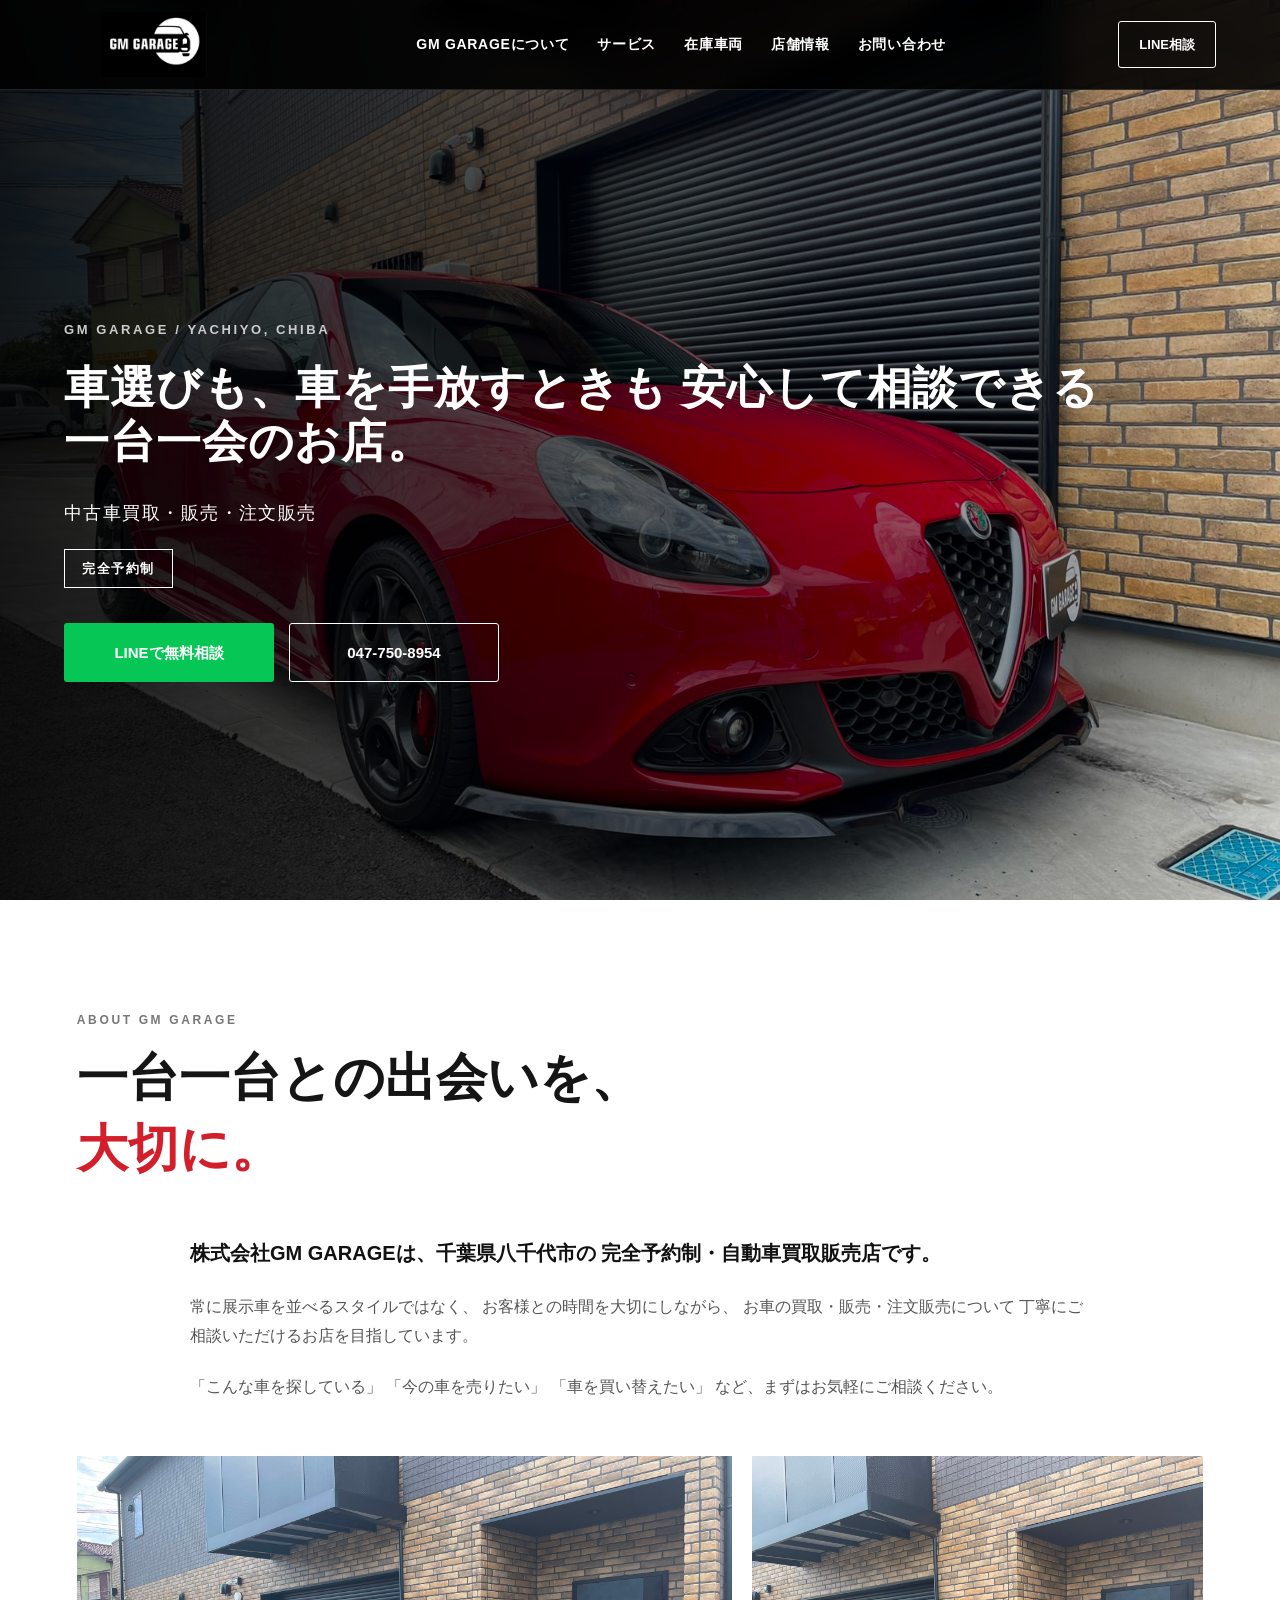
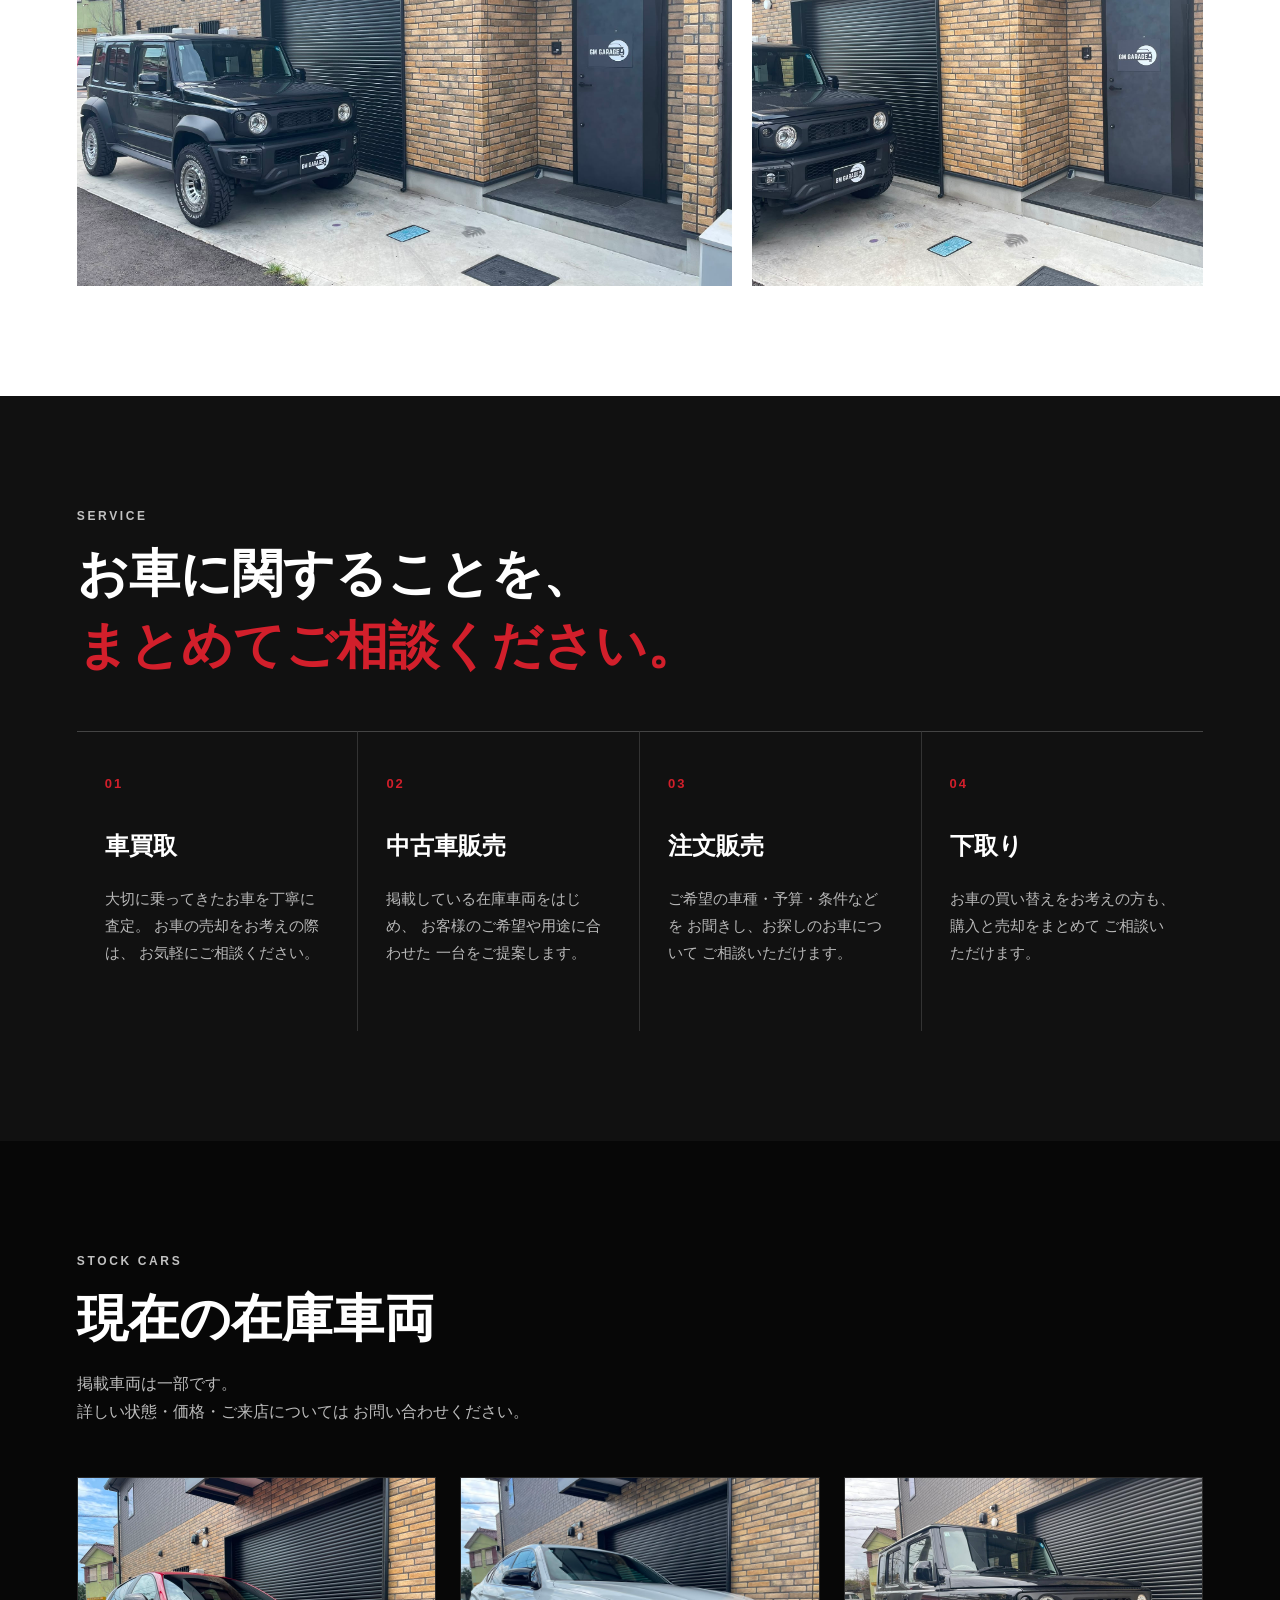
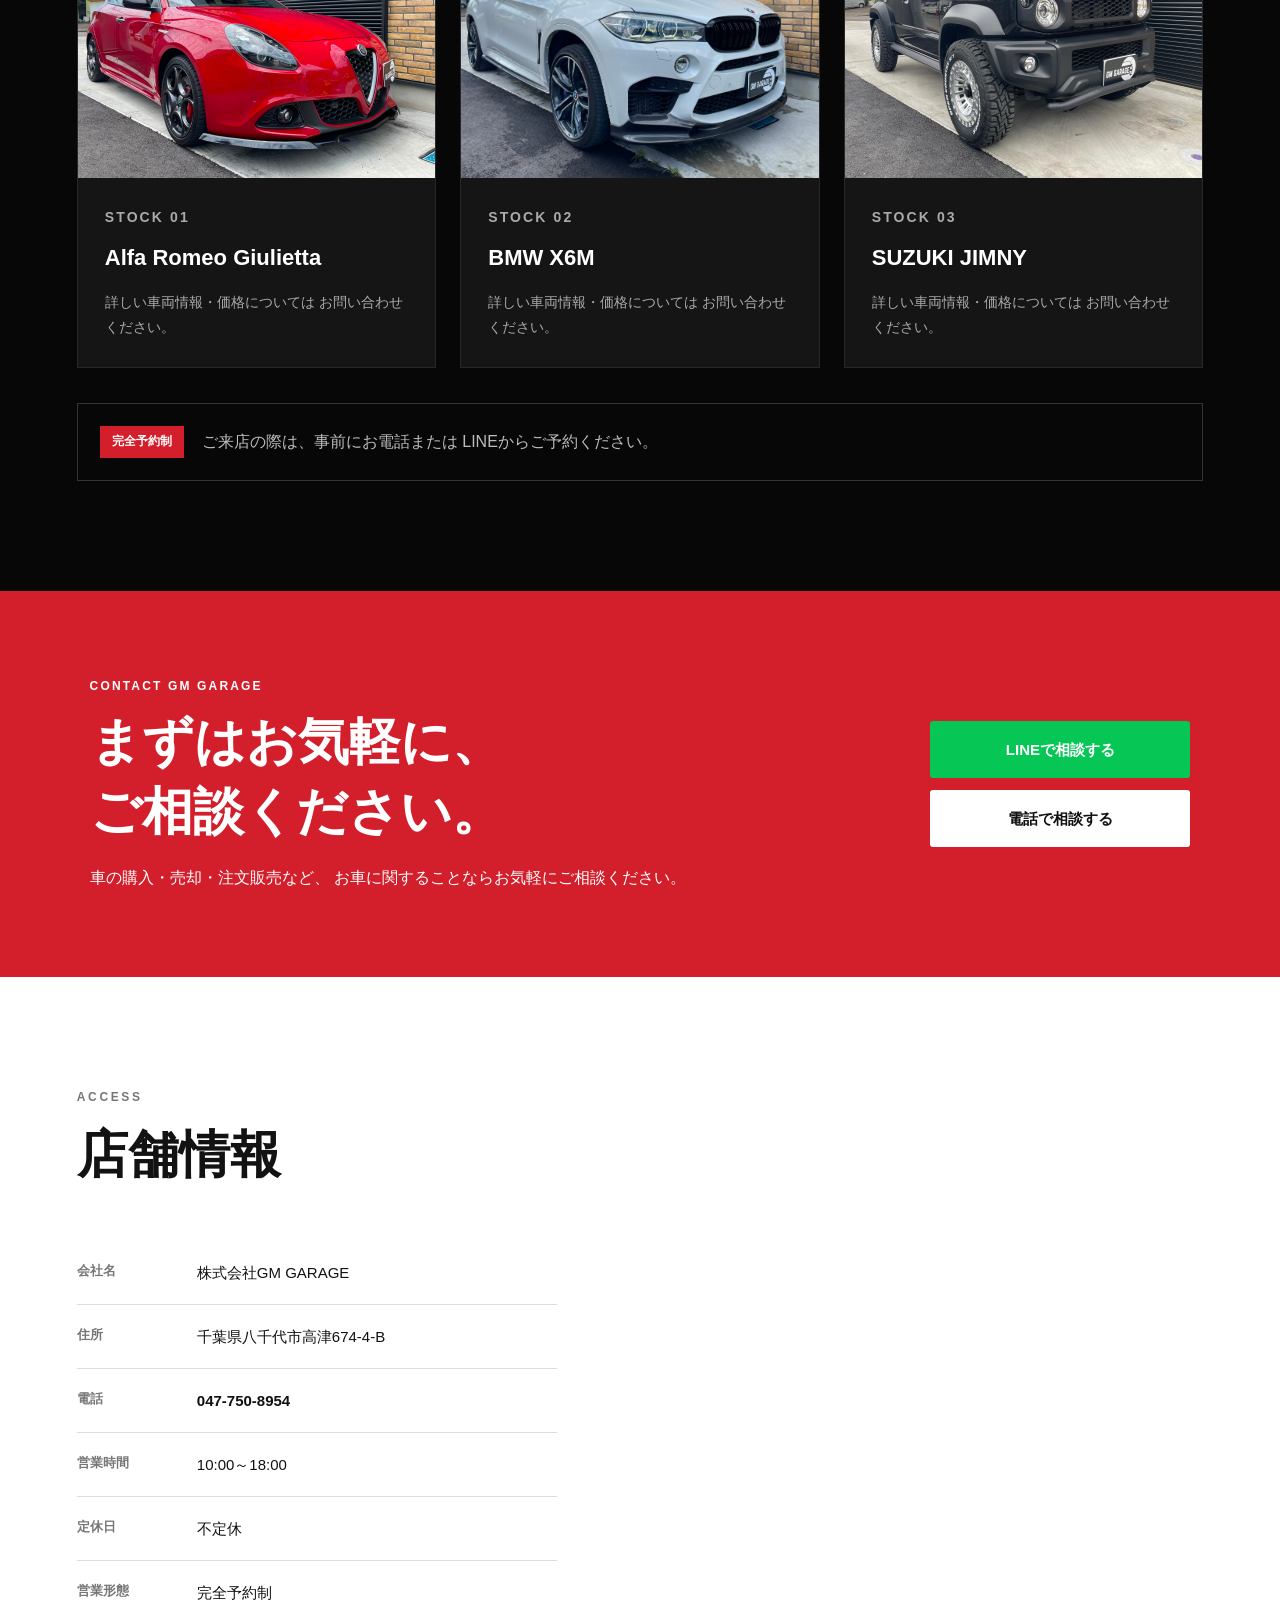
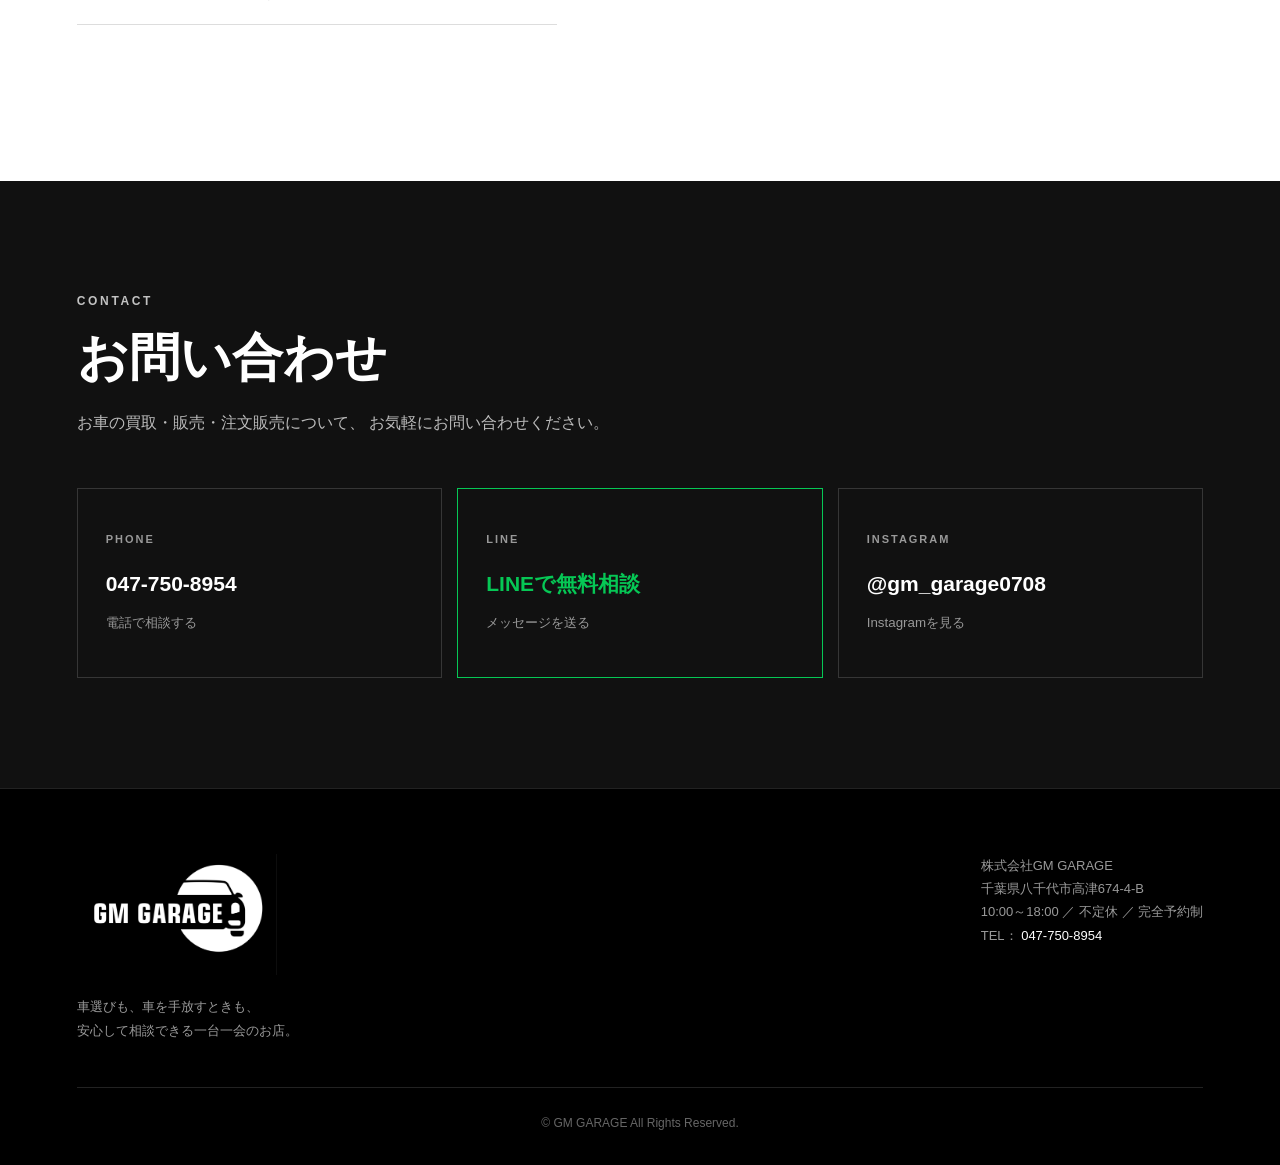
==== index.html @ 447b8013 "Add files via upload" ====
<!DOCTYPE html>
<html lang="ja">
<head>
  <meta charset="UTF-8">
  <meta name="viewport" content="width=device-width, initial-scale=1.0">

  <title>株式会社GM GARAGE｜中古車買取・販売｜千葉県八千代市</title>

  <meta
    name="description"
    content="株式会社GM GARAGEは千葉県八千代市の完全予約制・中古車買取販売店です。車選びから車の買取、注文販売までお気軽にご相談ください。"
  >

  <link rel="stylesheet" href="style.css">
  <script src="script.js" defer></script>
</head>

<body>

<!-- =========================
     HEADER
========================= -->
<header class="site-header">

  <a href="#top" class="logo">
    <img src="images/logo.jpeg" alt="株式会社GM GARAGE">
  </a>

  <nav class="navigation">
    <a href="#about">GM GARAGEについて</a>
    <a href="#service">サービス</a>
    <a href="#stock">在庫車両</a>
    <a href="#access">店舗情報</a>
    <a href="#contact">お問い合わせ</a>
  </nav>

  <a
    href="https://line.me/R/ti/p/@450shryy"
    target="_blank"
    rel="noopener noreferrer"
    class="header-line"
  >
    LINE相談
  </a>

</header>


<!-- =========================
     MAIN
========================= -->
<main id="top">


<!-- =========================
     HERO
========================= -->
<section class="hero">

  <div class="hero-background">
    <img
      src="images/giulietta.jfif"
      alt="GM GARAGE 在庫車両"
    >
  </div>

  <div class="hero-overlay"></div>

  <div class="hero-content">

    <p class="hero-small">
      GM GARAGE / YACHIYO, CHIBA
    </p>

    <h1>
      車選びも、車を手放すときも
  <span>安心して相談できる<span class="nowrap">一台一会</span>のお店。</span>
    </h1>

    <p class="hero-description">
      中古車買取・販売・注文販売
    </p>

    <div class="reservation-label">
      完全予約制
    </div>

    <div class="hero-buttons">

      <a
        href="https://line.me/R/ti/p/@450shryy"
        target="_blank"
        rel="noopener noreferrer"
        class="button button-line"
      >
        LINEで無料相談
      </a>

      <a
        href="tel:0477508954"
        class="button button-tel"
      >
        047-750-8954
      </a>

    </div>

  </div>

</section>


<!-- =========================
     ABOUT
========================= -->
<section id="about" class="section about-section">

  <div class="section-title">

    <p>ABOUT GM GARAGE</p>

    <h2>
      一台一台との出会いを、<br>
      <span>大切に。</span>
    </h2>

  </div>


  <div class="about-text">

    <p class="lead">
      株式会社GM GARAGEは、千葉県八千代市の
      完全予約制・自動車買取販売店です。
    </p>

    <p>
      常に展示車を並べるスタイルではなく、
      お客様との時間を大切にしながら、
      お車の買取・販売・注文販売について
      丁寧にご相談いただけるお店を目指しています。
    </p>

    <p>
      「こんな車を探している」
      「今の車を売りたい」
      「車を買い替えたい」
      など、まずはお気軽にご相談ください。
    </p>

  </div>


  <div class="about-images">

    <div class="about-image">
      <img
        src="images/exterior1.jpeg"
        alt="GM GARAGE 店舗外観"
      >
    </div>

    <div class="about-image">
      <img
        src="images/exterior2.jpeg"
        alt="GM GARAGE 店舗外観"
      >
    </div>

  </div>

</section>


<!-- =========================
     SERVICE
========================= -->
<section id="service" class="section service-section">

  <div class="section-title">

    <p>SERVICE</p>

    <h2>
      お車に関することを、<br>
      <span>まとめてご相談ください。</span>
    </h2>

  </div>


  <div class="service-grid">


    <article class="service-card">

      <div class="service-number">
        01
      </div>

      <h3>
        車買取
      </h3>

      <p>
        大切に乗ってきたお車を丁寧に査定。
        お車の売却をお考えの際は、
        お気軽にご相談ください。
      </p>

    </article>


    <article class="service-card">

      <div class="service-number">
        02
      </div>

      <h3>
        中古車販売
      </h3>

      <p>
        掲載している在庫車両をはじめ、
        お客様のご希望や用途に合わせた
        一台をご提案します。
      </p>

    </article>


    <article class="service-card">

      <div class="service-number">
        03
      </div>

      <h3>
        注文販売
      </h3>

      <p>
        ご希望の車種・予算・条件などを
        お聞きし、お探しのお車について
        ご相談いただけます。
      </p>

    </article>


    <article class="service-card">

      <div class="service-number">
        04
      </div>

      <h3>
        下取り
      </h3>

      <p>
        お車の買い替えをお考えの方も、
        購入と売却をまとめて
        ご相談いただけます。
      </p>

    </article>


  </div>

</section>


<!-- =========================
     STOCK
========================= -->
<section id="stock" class="section stock-section">

  <div class="section-title">

    <p>STOCK CARS</p>

    <h2>
      現在の在庫車両
    </h2>

    <p class="section-description">
      掲載車両は一部です。<br>
      詳しい状態・価格・ご来店については
      お問い合わせください。
    </p>

  </div>


  <div class="stock-grid">


    <!-- Giulietta -->
    <article class="stock-card">

      <div class="stock-image">

        <img
          src="images/giulietta.jfif"
          alt="Alfa Romeo Giulietta"
        >

      </div>

      <div class="stock-info">

        <p class="stock-number">
          STOCK 01
        </p>

        <h3>
          Alfa Romeo Giulietta
        </h3>

        <p>
          詳しい車両情報・価格については
          お問い合わせください。
        </p>

      </div>

    </article>


    <!-- BMW X6M -->
    <article class="stock-card">

      <div class="stock-image">

        <img
          src="images/x6m.jfif"
          alt="BMW X6M"
        >

      </div>

      <div class="stock-info">

        <p class="stock-number">
          STOCK 02
        </p>

        <h3>
          BMW X6M
        </h3>

        <p>
          詳しい車両情報・価格については
          お問い合わせください。
        </p>

      </div>

    </article>


    <!-- Jimny -->
    <article class="stock-card">

      <div class="stock-image">

        <img
          src="images/jimny.jfif"
          alt="スズキ ジムニー"
        >

      </div>

      <div class="stock-info">

        <p class="stock-number">
          STOCK 03
        </p>

        <h3>
          SUZUKI JIMNY
        </h3>

        <p>
          詳しい車両情報・価格については
          お問い合わせください。
        </p>

      </div>

    </article>


  </div>


  <div class="stock-note">

    <span>
      完全予約制
    </span>

    <p>
      ご来店の際は、事前にお電話または
      LINEからご予約ください。
    </p>

  </div>

</section>


<!-- =========================
     CTA
========================= -->
<section class="cta-section">

  <div class="cta-content">

    <p class="cta-label">
      CONTACT GM GARAGE
    </p>

    <h2>
      まずはお気軽に、<br>
      ご相談ください。
    </h2>

    <p>
      車の購入・売却・注文販売など、
      お車に関することならお気軽にご相談ください。
    </p>

  </div>


  <div class="cta-buttons">

    <a
      href="https://line.me/R/ti/p/@450shryy"
      target="_blank"
      rel="noopener noreferrer"
      class="button button-line"
    >
      LINEで相談する
    </a>

    <a
      href="tel:0477508954"
      class="button button-white"
    >
      電話で相談する
    </a>

  </div>

</section>


<!-- =========================
     ACCESS
========================= -->
<section id="access" class="section access-section">

  <div class="section-title">

    <p>ACCESS</p>

    <h2>
      店舗情報
    </h2>

  </div>


  <div class="access-grid">


    <div class="company-info">

      <dl>

        <div>
          <dt>会社名</dt>
          <dd>
            株式会社GM GARAGE
          </dd>
        </div>


        <div>
          <dt>住所</dt>
          <dd>
            千葉県八千代市高津674-4-B
          </dd>
        </div>


        <div>
          <dt>電話</dt>
          <dd>
            <a href="tel:0477508954">
              047-750-8954
            </a>
          </dd>
        </div>


        <div>
          <dt>営業時間</dt>
          <dd>
            10:00～18:00
          </dd>
        </div>


        <div>
          <dt>定休日</dt>
          <dd>
            不定休
          </dd>
        </div>


        <div>
          <dt>営業形態</dt>
          <dd>
            完全予約制
          </dd>
        </div>


      </dl>

    </div>


    <div class="map">

      <iframe
  title="株式会社GM GARAGE 地図"
  src="https://www.google.com/maps?q=35.716641,140.085296&z=17&output=embed"
  loading="lazy"
  referrerpolicy="no-referrer-when-downgrade">
</iframe>

    </div>

  </div>

</section>


<!-- =========================
     CONTACT
========================= -->
<section id="contact" class="section contact-section">

  <div class="section-title">

    <p>CONTACT</p>

    <h2>
      お問い合わせ
    </h2>

    <p class="section-description">
      お車の買取・販売・注文販売について、
      お気軽にお問い合わせください。
    </p>

  </div>


  <div class="contact-grid">


    <a
      href="tel:0477508954"
      class="contact-card"
    >

      <span>
        PHONE
      </span>

      <strong>
        047-750-8954
      </strong>

      <small>
        電話で相談する
      </small>

    </a>


    <a
      href="https://line.me/R/ti/p/@450shryy"
      target="_blank"
      rel="noopener noreferrer"
      class="contact-card line-contact"
    >

      <span>
        LINE
      </span>

      <strong>
        LINEで無料相談
      </strong>

      <small>
        メッセージを送る
      </small>

    </a>


    <a
      href="https://www.instagram.com/gm_garage0708/"
      target="_blank"
      rel="noopener noreferrer"
      class="contact-card"
    >

      <span>
        INSTAGRAM
      </span>

      <strong>
        @gm_garage0708
      </strong>

      <small>
        Instagramを見る
      </small>

    </a>


  </div>

</section>


</main>


<!-- =========================
     FOOTER
========================= -->
<footer class="site-footer">

  <div class="footer-inner">

    <div class="footer-brand">

      <img
        src="images/logo.jpeg"
        alt="株式会社GM GARAGE"
      >

      <p>
        車選びも、車を手放すときも、<br>
        安心して相談できる一台一会のお店。
      </p>

    </div>


    <div class="footer-info">

      <p>
        株式会社GM GARAGE
      </p>

      <p>
        千葉県八千代市高津674-4-B
      </p>

      <p>
        10:00～18:00 ／ 不定休 ／ 完全予約制
      </p>

      <p>
        TEL：
        <a href="tel:0477508954">
          047-750-8954
        </a>
      </p>

    </div>

  </div>


  <div class="copyright">
    © GM GARAGE All Rights Reserved.
  </div>

</footer>


<!-- =========================
     MOBILE CONTACT BAR
========================= -->
<div class="mobile-contact">

  <a
    href="tel:0477508954"
    class="mobile-phone"
  >
    電話する
  </a>

  <a
    href="https://line.me/R/ti/p/@450shryy"
    target="_blank"
    rel="noopener noreferrer"
    class="mobile-line"
  >
    LINEで相談
  </a>

</div>


</body>
</html>
---- style.css ----
/* ==================================================
   GM GARAGE - STYLE.CSS
   ================================================== */

* {
  margin: 0;
  padding: 0;
  box-sizing: border-box;
}

html {
  scroll-behavior: smooth;
}

body {
  font-family:
    -apple-system,
    BlinkMacSystemFont,
    "Segoe UI",
    "Hiragino Kaku Gothic ProN",
    "Yu Gothic",
    Meiryo,
    sans-serif;

  background: #0b0b0b;
  color: #ffffff;
  line-height: 1.8;
  overflow-x: hidden;
}

img {
  display: block;
  width: 100%;
}

a {
  color: inherit;
  text-decoration: none;
}

button {
  font: inherit;
}


/* ==================================================
   HEADER
   ================================================== */

.site-header {
  position: fixed;
  top: 0;
  left: 0;
  width: 100%;
  height: 90px;

  display: flex;
  align-items: center;
  justify-content: space-between;

  padding: 0 5%;

  background: rgba(0, 0, 0, 0.88);
  backdrop-filter: blur(12px);

  border-bottom: 1px solid rgba(255, 255, 255, 0.12);

  z-index: 1000;
}

.logo {
  display: flex;
  align-items: center;
}

.logo img {
  width: 180px;
  max-height: 65px;
  object-fit: contain;
}

.navigation {
  display: flex;
  align-items: center;
  gap: 28px;
}

.navigation a {
  font-size: 14px;
  font-weight: 600;
  letter-spacing: 0.05em;
  transition: 0.3s;
}

.navigation a:hover {
  color: #d21f2b;
}

.header-line {
  padding: 11px 20px;

  border: 1px solid #ffffff;
  border-radius: 3px;

  font-size: 13px;
  font-weight: bold;

  transition: 0.3s;
}

.header-line:hover {
  background: #ffffff;
  color: #000000;
}


/* ==================================================
   HERO
   ================================================== */

.hero {
  position: relative;

  width: 100%;
  min-height: 100vh;

  display: flex;
  align-items: center;

  overflow: hidden;
}

.hero-background {
  position: absolute;
  inset: 0;
}

.hero-background img {
  width: 100%;
  height: 100%;
  object-fit: cover;
}

.hero-overlay {
  position: absolute;
  inset: 0;

  background:
    linear-gradient(
      90deg,
      rgba(0, 0, 0, 0.9) 0%,
      rgba(0, 0, 0, 0.65) 45%,
      rgba(0, 0, 0, 0.18) 100%
    );
}

.hero-content {
  position: relative;
  z-index: 2;

  width: 90%;
  max-width: 1250px;
  margin: auto;

  padding-top: 100px;
}

.hero-small {
  margin-bottom: 20px;

  color: #cccccc;

  font-size: 13px;
  font-weight: 600;
  letter-spacing: 0.2em;
}

.hero h1 {
  max-width: 1050px;

  font-size: clamp(32px, 3.5vw, 64px);
  line-height: 1.2;
  letter-spacing: 0.02em;
}

.hero h1 span {
  color: #ffffff;
}

.hero-description {
  margin-top: 28px;

  font-size: 18px;
  letter-spacing: 0.08em;
}

.reservation-label {
  display: inline-block;

  margin-top: 20px;
  padding: 7px 17px;

  border: 1px solid #ffffff;

  font-size: 13px;
  font-weight: bold;
  letter-spacing: 0.12em;
}

.hero-buttons {
  display: flex;
  gap: 15px;
  flex-wrap: wrap;

  margin-top: 35px;
}


/* ==================================================
   BUTTON
   ================================================== */

.button {
  display: inline-flex;
  align-items: center;
  justify-content: center;

  min-width: 210px;
  padding: 15px 28px;

  border-radius: 3px;

  font-size: 15px;
  font-weight: bold;

  transition:
    transform 0.25s,
    background 0.25s,
    color 0.25s;
}

.button:hover {
  transform: translateY(-3px);
}

.button-line {
  background: #06c755;
  color: #ffffff;
}

.button-line:hover {
  background: #05af4b;
}

.button-tel {
  border: 1px solid #ffffff;
  color: #ffffff;
}

.button-tel:hover {
  background: #ffffff;
  color: #000000;
}

.button-white {
  background: #ffffff;
  color: #111111;
}

.button-white:hover {
  background: #eeeeee;
}


/* ==================================================
   COMMON SECTION
   ================================================== */

.section {
  padding: 110px 6%;
}

.section-title {
  max-width: 1200px;
  margin: 0 auto 50px;
}

.section-title > p:first-child {
  margin-bottom: 10px;

  color: #c2c2c2;

  font-size: 12px;
  font-weight: bold;
  letter-spacing: 0.22em;
}

.section-title h2 {
  font-size: clamp(30px, 4vw, 52px);
  line-height: 1.4;
}

.section-title h2 span {
  color: #d21f2b;
}

.section-description {
  margin-top: 15px;
  color: #bcbcbc;
}


/* ==================================================
   ABOUT
   ================================================== */

.about-section {
  background: #ffffff;
  color: #151515;
}

.about-section .section-title > p:first-child {
  color: #777777;
}

.about-text {
  max-width: 900px;
  margin: 0 auto 55px;
}

.about-text p {
  margin-bottom: 22px;
  color: #555555;
}

.about-text .lead {
  color: #111111;

  font-size: 20px;
  font-weight: bold;
}

.about-images {
  max-width: 1200px;
  margin: auto;

  display: grid;
  grid-template-columns: 1.45fr 1fr;

  gap: 20px;
}

.about-image {
  overflow: hidden;
}

.about-image img {
  height: 430px;
  object-fit: cover;

  transition: transform 0.7s ease;
}

.about-image:hover img {
  transform: scale(1.03);
}


/* ==================================================
   SERVICE
   ================================================== */

.service-section {
  background: #111111;
}

.service-grid {
  max-width: 1200px;
  margin: auto;

  display: grid;
  grid-template-columns: repeat(4, 1fr);
}

.service-card {
  min-height: 300px;

  padding: 40px 28px;

  border-top: 1px solid #444444;
  border-right: 1px solid #333333;

  transition: 0.3s;
}

.service-card:last-child {
  border-right: none;
}

.service-card:hover {
  background: #191919;
  transform: translateY(-5px);
}

.service-number {
  color: #d21f2b;

  font-size: 13px;
  font-weight: bold;
  letter-spacing: 0.15em;
}

.service-card h3 {
  margin: 28px 0 18px;

  font-size: 24px;
}

.service-card p {
  color: #b8b8b8;
  font-size: 15px;
}


/* ==================================================
   STOCK
   ================================================== */

.stock-section {
  background: #070707;
}

.stock-grid {
  max-width: 1250px;
  margin: auto;

  display: grid;
  grid-template-columns: repeat(3, 1fr);

  gap: 24px;
}

.stock-card {
  overflow: hidden;

  background: #151515;
  border: 1px solid #282828;

  transition: 0.35s;
}

.stock-card:hover {
  transform: translateY(-7px);
  border-color: #555555;
}

.stock-image {
  height: 300px;
  overflow: hidden;
}

.stock-image img {
  width: 100%;
  height: 100%;

  object-fit: cover;

  transition: transform 0.6s;
}

.stock-card:hover .stock-image img {
  transform: scale(1.045);
}

.stock-info {
  padding: 27px;
}

.stock-number {
  color: #d21f2b;

  font-size: 11px;
  font-weight: bold;
  letter-spacing: 0.15em;
}

.stock-info h3 {
  margin: 8px 0 12px;
  font-size: 22px;
}

.stock-info p {
  color: #aaaaaa;
  font-size: 14px;
}

.stock-note {
  max-width: 1250px;
  margin: 35px auto 0;

  display: flex;
  align-items: center;
  gap: 18px;

  padding: 22px;

  border: 1px solid #333333;
}

.stock-note span {
  flex-shrink: 0;

  padding: 5px 12px;

  background: #d21f2b;

  font-size: 12px;
  font-weight: bold;
}

.stock-note p {
  color: #bcbcbc;
}


/* ==================================================
   CTA
   ================================================== */

.cta-section {
  padding: 85px 7%;

  display: flex;
  align-items: center;
  justify-content: space-between;

  gap: 50px;

  background: #d21f2b;
  color: #ffffff;
}

.cta-label {
  margin-bottom: 10px;

  font-size: 12px;
  font-weight: bold;
  letter-spacing: 0.18em;
}

.cta-section h2 {
  margin-bottom: 18px;

  font-size: clamp(32px, 4vw, 52px);
  line-height: 1.35;
}

.cta-content {
  max-width: 720px;
}

.cta-buttons {
  display: flex;
  flex-direction: column;
  gap: 12px;

  min-width: 260px;
}


/* ==================================================
   ACCESS
   ================================================== */

.access-section {
  background: #ffffff;
  color: #121212;
}

.access-section .section-title > p:first-child {
  color: #777777;
}

.access-grid {
  max-width: 1200px;
  margin: auto;

  display: grid;
  grid-template-columns: 0.9fr 1.1fr;

  gap: 60px;
}

.company-info dl > div {
  display: grid;
  grid-template-columns: 120px 1fr;

  padding: 18px 0;

  border-bottom: 1px solid #dddddd;
}

.company-info dt {
  color: #777777;
  font-size: 13px;
  font-weight: bold;
}

.company-info dd {
  font-size: 15px;
}

.company-info a {
  color: #111111;
  font-weight: bold;
}

.map {
  min-height: 420px;
}

.map iframe {
  width: 100%;
  height: 100%;
  min-height: 420px;

  border: 0;
}


/* ==================================================
   CONTACT
   ================================================== */

.contact-section {
  background: #111111;
}

.contact-grid {
  max-width: 1200px;
  margin: auto;

  display: grid;
  grid-template-columns: repeat(3, 1fr);

  gap: 15px;
}

.contact-card {
  min-height: 190px;

  display: flex;
  flex-direction: column;
  justify-content: center;

  padding: 28px;

  border: 1px solid #363636;

  transition: 0.3s;
}

.contact-card:hover {
  background: #1b1b1b;
  transform: translateY(-4px);
}

.contact-card span {
  margin-bottom: 15px;

  color: #999999;

  font-size: 11px;
  font-weight: bold;
  letter-spacing: 0.18em;
}

.contact-card strong {
  font-size: 21px;
}

.contact-card small {
  margin-top: 9px;
  color: #999999;
}

.line-contact {
  border-color: #06c755;
}

.line-contact strong {
  color: #06c755;
}


/* ==================================================
   FOOTER
   ================================================== */

.site-footer {
  padding: 65px 6% 30px;

  background: #000000;
  border-top: 1px solid #222222;
}

.footer-inner {
  max-width: 1200px;
  margin: auto;

  display: flex;
  justify-content: space-between;

  gap: 50px;
}

.footer-brand {
  max-width: 430px;
}

.footer-brand img {
  width: 200px;
  margin-bottom: 20px;
}

.footer-brand p,
.footer-info p {
  color: #999999;
  font-size: 13px;
}

.footer-info a {
  color: #ffffff;
}

.copyright {
  max-width: 1200px;
  margin: 45px auto 0;

  padding-top: 25px;

  border-top: 1px solid #222222;

  color: #666666;

  font-size: 12px;
  text-align: center;
}


/* ==================================================
   MOBILE CONTACT
   ================================================== */

.mobile-contact {
  display: none;
}


/* ==================================================
   TABLET
   ================================================== */

@media (max-width: 1000px) {

  .navigation {
    gap: 15px;
  }

  .navigation a {
    font-size: 12px;
  }

  .header-line {
    display: none;
  }

  .service-grid {
    grid-template-columns: repeat(2, 1fr);
  }

  .service-card:nth-child(2) {
    border-right: none;
  }

  .stock-grid {
    grid-template-columns: 1fr 1fr;
  }

  .access-grid {
    grid-template-columns: 1fr;
  }

}


/* ==================================================
   SMARTPHONE
   ================================================== */

@media (max-width: 768px) {

  body {
    padding-bottom: 64px;
  }

  .site-header {
    position: absolute;

    height: auto;
    min-height: 75px;

    padding: 12px 18px;

    flex-direction: column;
    align-items: flex-start;

    background: rgba(0, 0, 0, 0.85);
  }

  .logo img {
    width: 145px;
  }

  .navigation {
    width: 100%;

    margin-top: 9px;

    display: flex;
    gap: 13px;

    overflow-x: auto;

    padding-bottom: 5px;
  }

  .navigation a {
    flex-shrink: 0;

    font-size: 11px;
  }

  .hero {
    min-height: 760px;
  }

  .hero-overlay {
    background:
      linear-gradient(
        0deg,
        rgba(0, 0, 0, 0.95) 0%,
        rgba(0, 0, 0, 0.62) 70%,
        rgba(0, 0, 0, 0.35) 100%
      );
  }

  .hero-content {
    width: 100%;
    padding: 180px 14px 60px;
  }

  .hero-small {
    font-size: 10px;
  }

  .hero h1 {
    font-size: 28px;
  }

  .hero-description {
    font-size: 15px;
  }

  .hero-buttons {
    flex-direction: column;
  }

  .button {
    width: 100%;
    min-width: 0;
  }

  .section {
    padding: 75px 20px;
  }

  .about-images {
    grid-template-columns: 1fr;
  }

  .about-image img {
    height: 270px;
  }

  .service-grid {
    grid-template-columns: 1fr;
  }

  .service-card {
    min-height: 0;

    border-right: none;
  }

  .stock-grid {
    grid-template-columns: 1fr;
  }

  .stock-image {
    height: 280px;
  }

  .stock-note {
    align-items: flex-start;
    flex-direction: column;
  }

  .cta-section {
    padding: 65px 22px;

    flex-direction: column;
    align-items: stretch;
  }

  .cta-buttons {
    min-width: 0;
  }

  .company-info dl > div {
    grid-template-columns: 95px 1fr;
  }

  .map iframe {
    min-height: 330px;
  }

  .contact-grid {
    grid-template-columns: 1fr;
  }

  .footer-inner {
    flex-direction: column;
  }

  .mobile-contact {
    position: fixed;

    left: 0;
    bottom: 0;

    width: 100%;
    height: 64px;

    display: grid;
    grid-template-columns: 1fr 1fr;

    z-index: 2000;
  }

  .mobile-contact a {
    display: flex;
    align-items: center;
    justify-content: center;

    font-size: 14px;
    font-weight: bold;
  }

  .mobile-phone {
    background: #222222;
    color: #ffffff;
  }

  .mobile-line {
    background: #06c755;
    color: #ffffff;
  }

}


/* ==================================================
   SMALL SMARTPHONE
   ================================================== */

@media (max-width: 430px) {

  .hero h1 {
    font-size: 29px;
  }

  .section-title h2 {
    font-size: 30px;
  }

  .stock-image {
    height: 240px;
  }

}
.nowrap {
  white-space: nowrap;
}
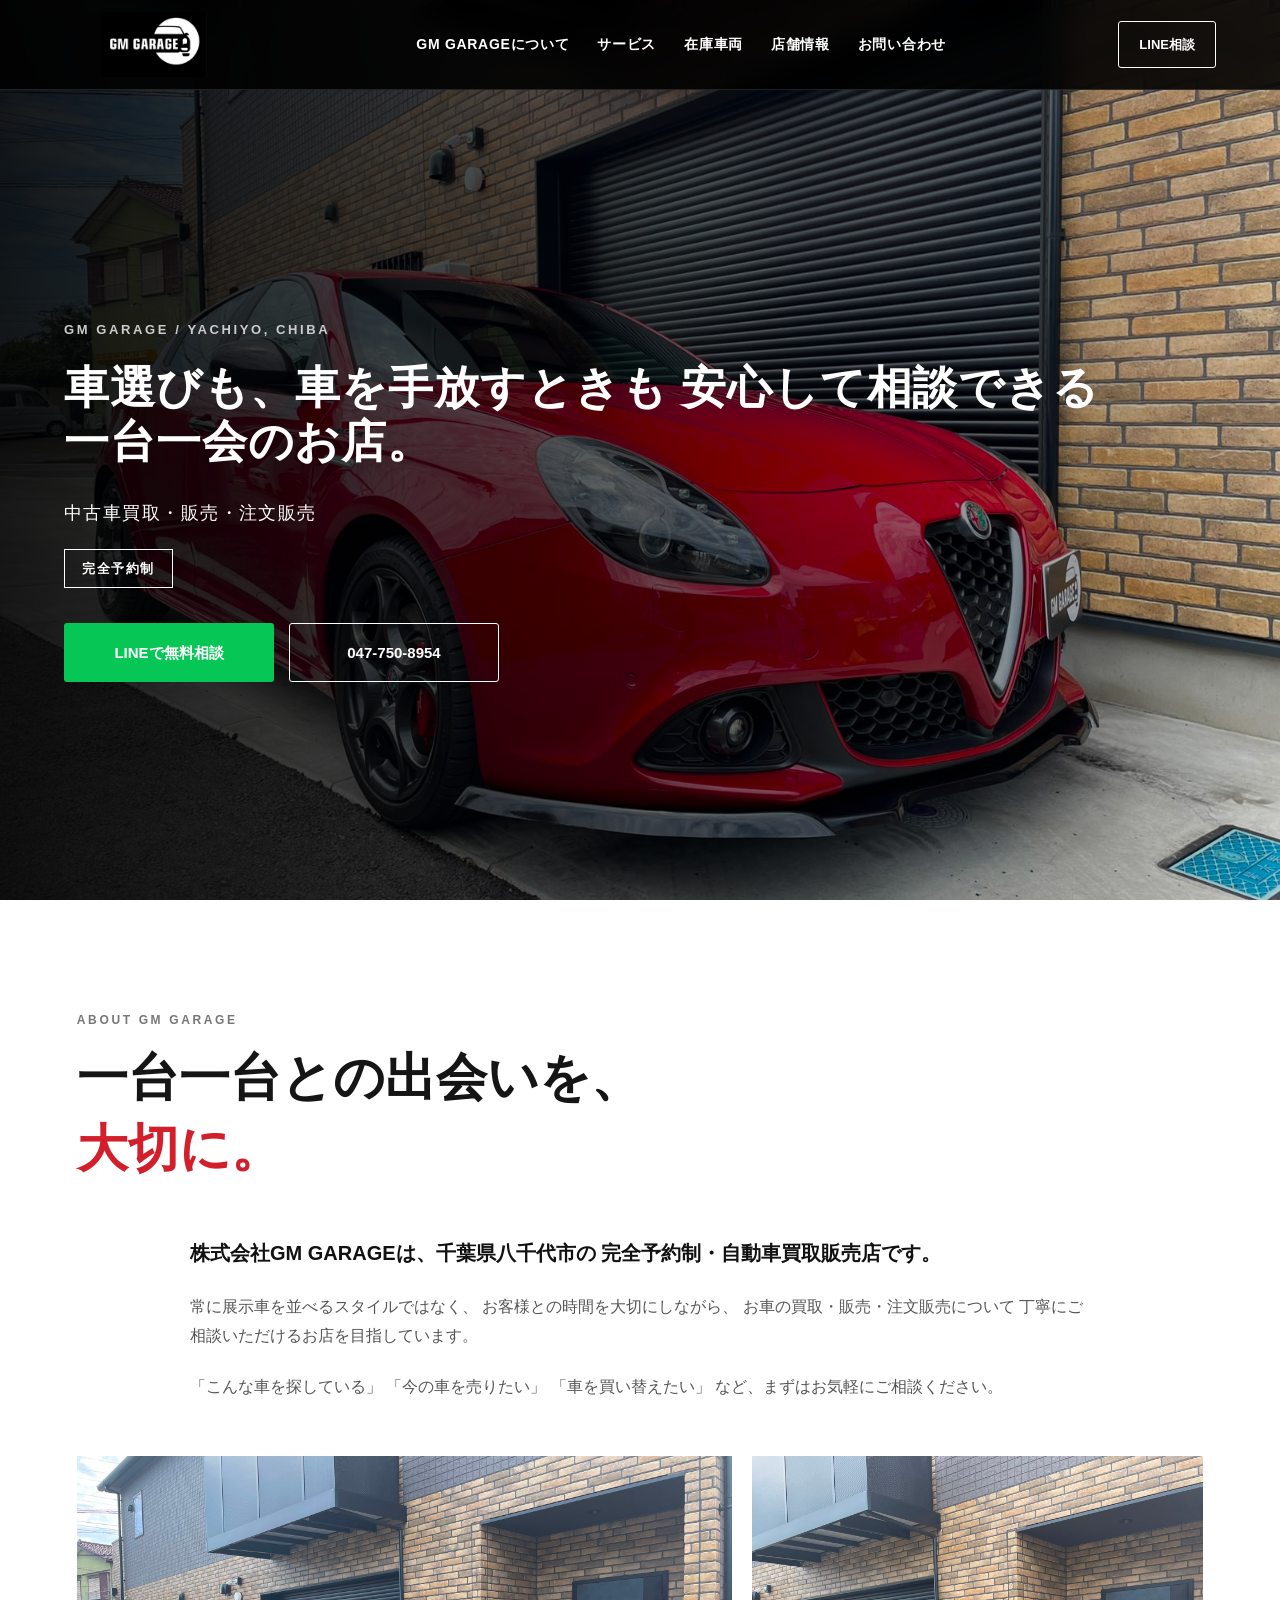
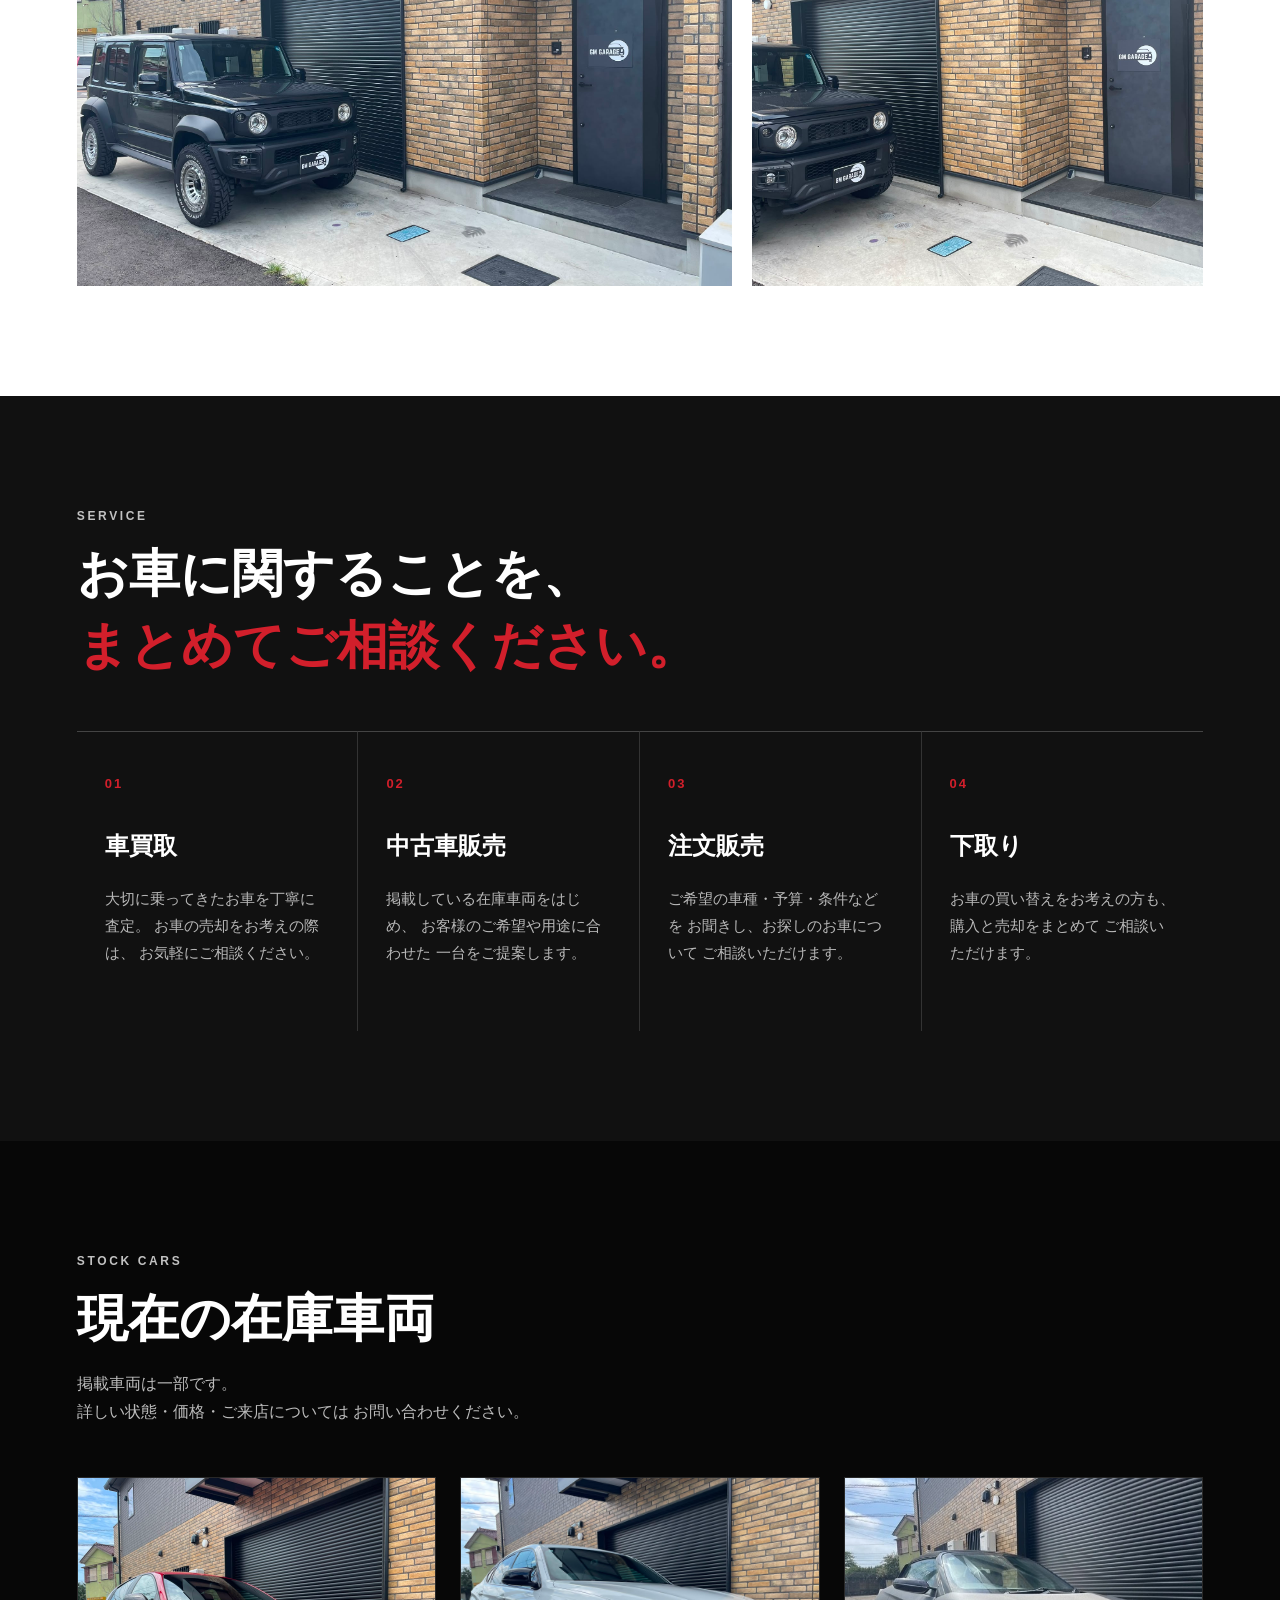
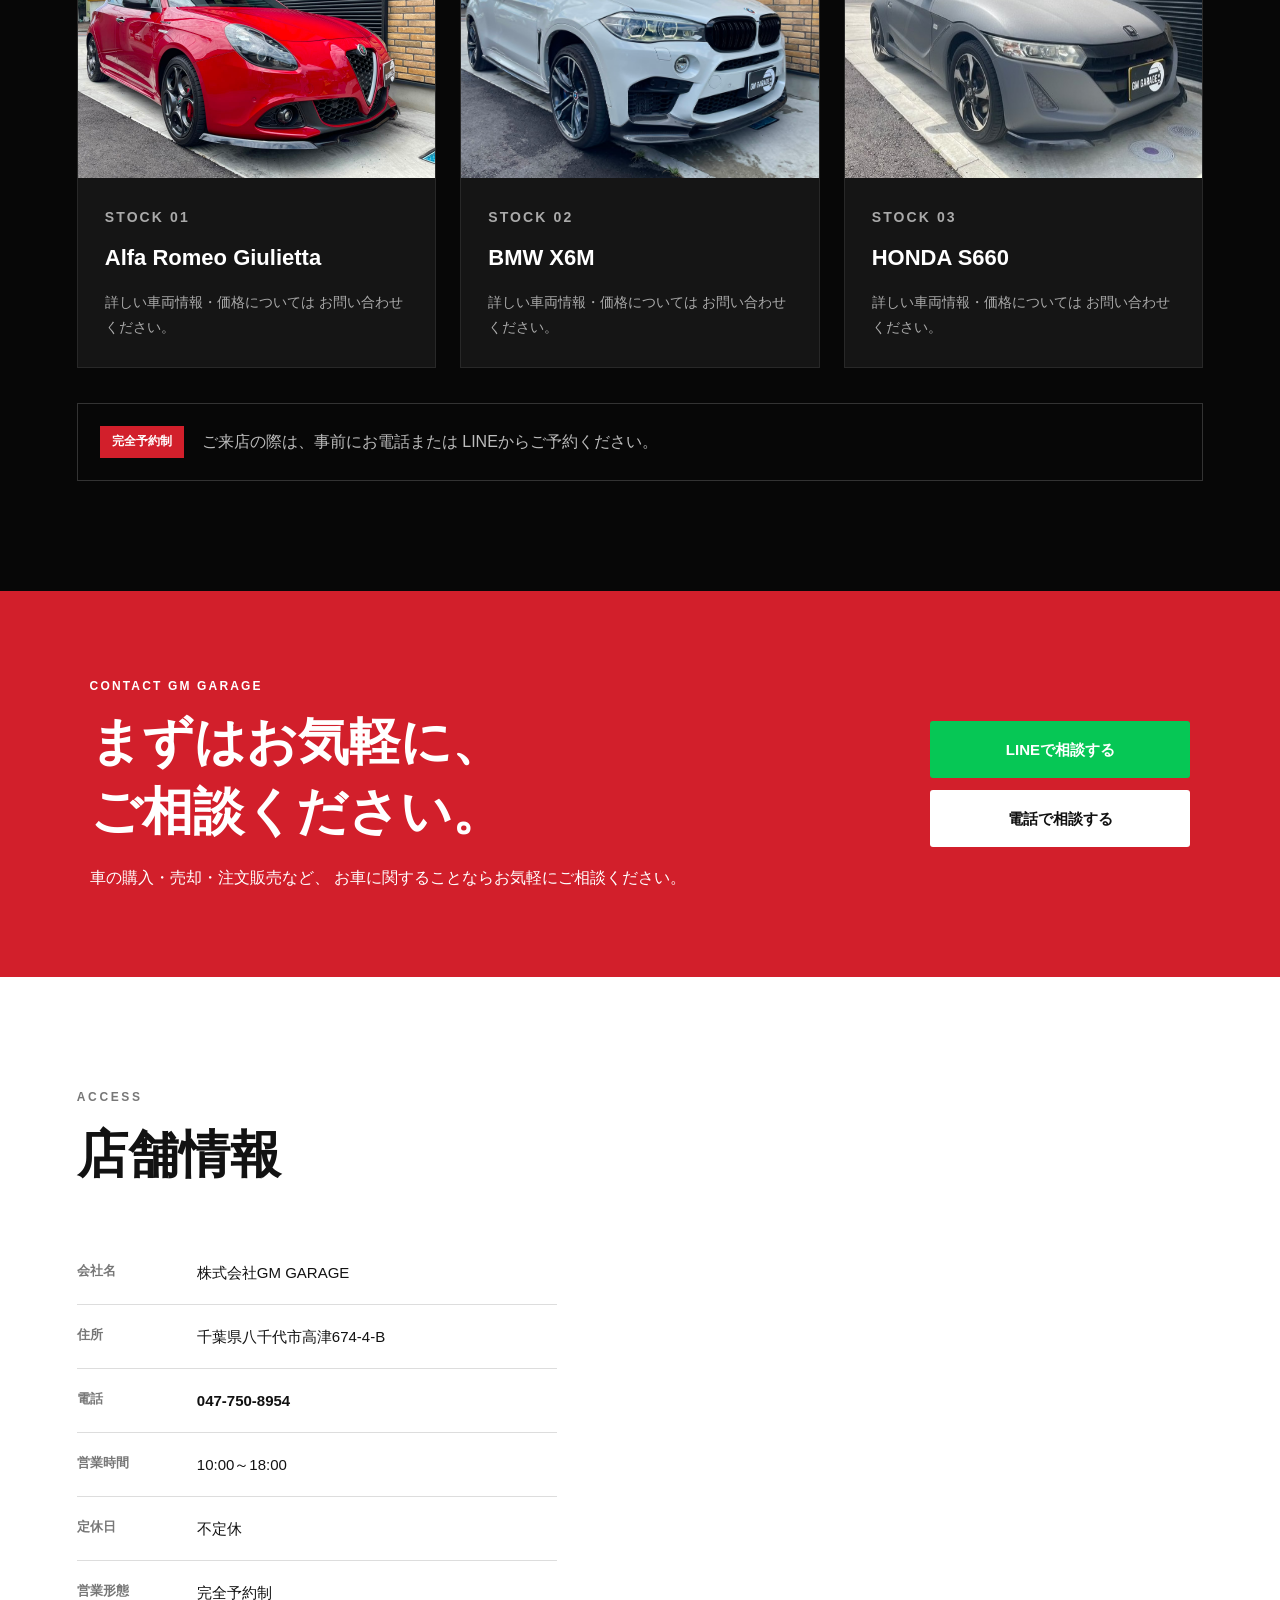
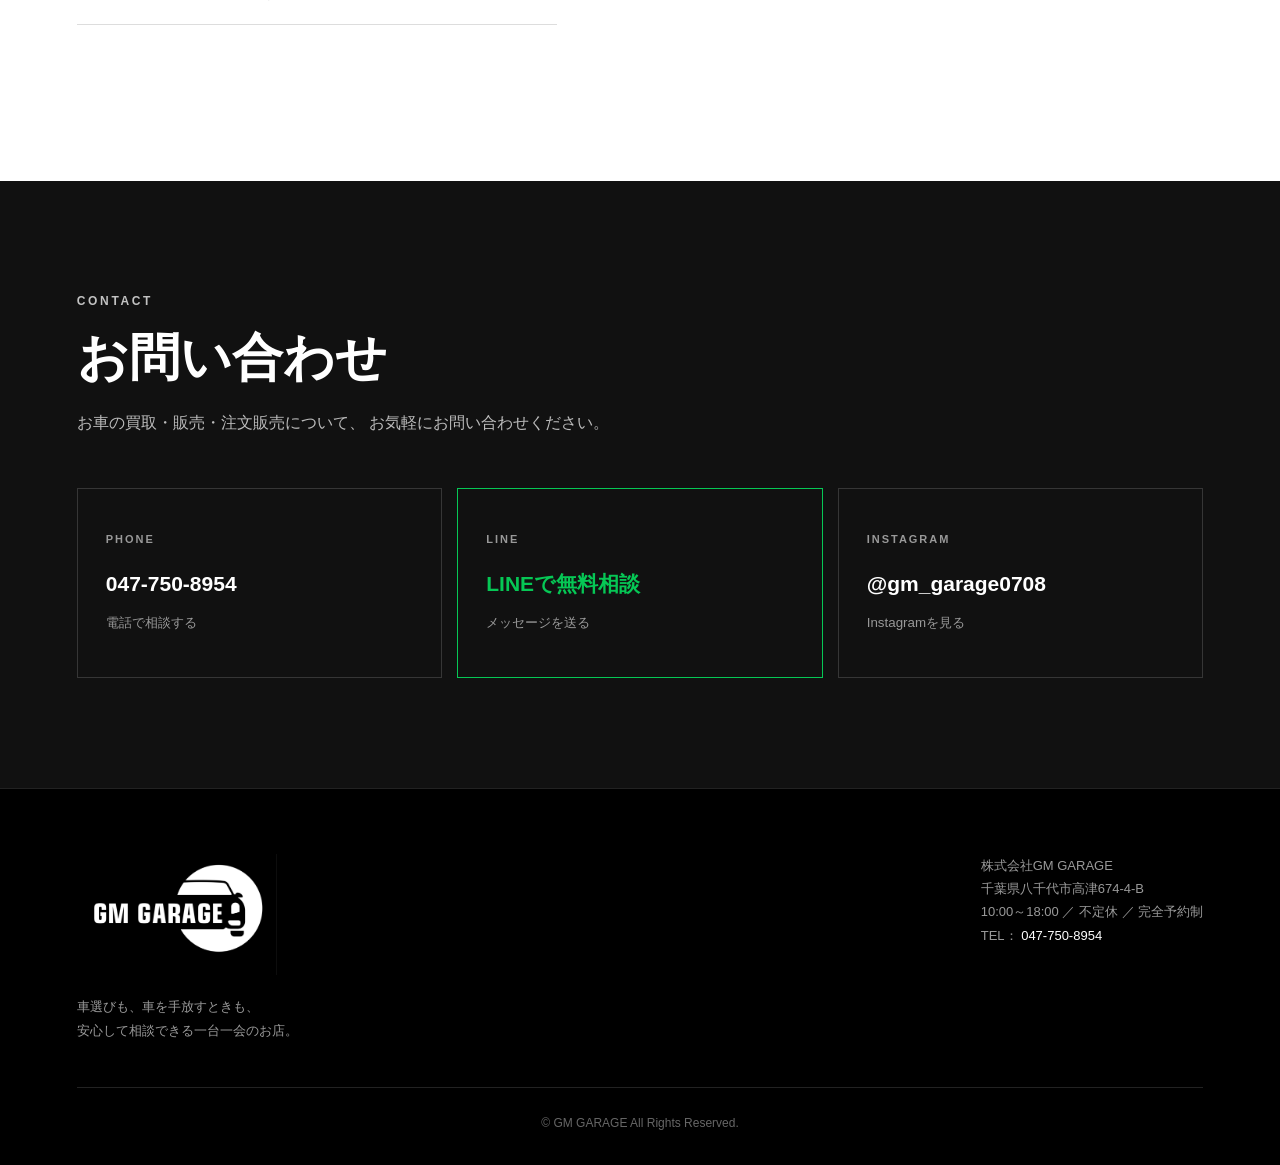
==== commit 4fa8713c: "Add files via upload" ====
--- a/index.html
+++ b/index.html
@@ -368,8 +368,8 @@
       <div class="stock-image">
 
         <img
-          src="images/jimny.jfif"
-          alt="スズキ ジムニー"
+          src="images/S660.jfif"
+          alt="ホンダ S660"
         >
 
       </div>
@@ -381,7 +381,7 @@
         </p>
 
         <h3>
-          SUZUKI JIMNY
+          HONDA S660
         </h3>
 
         <p>
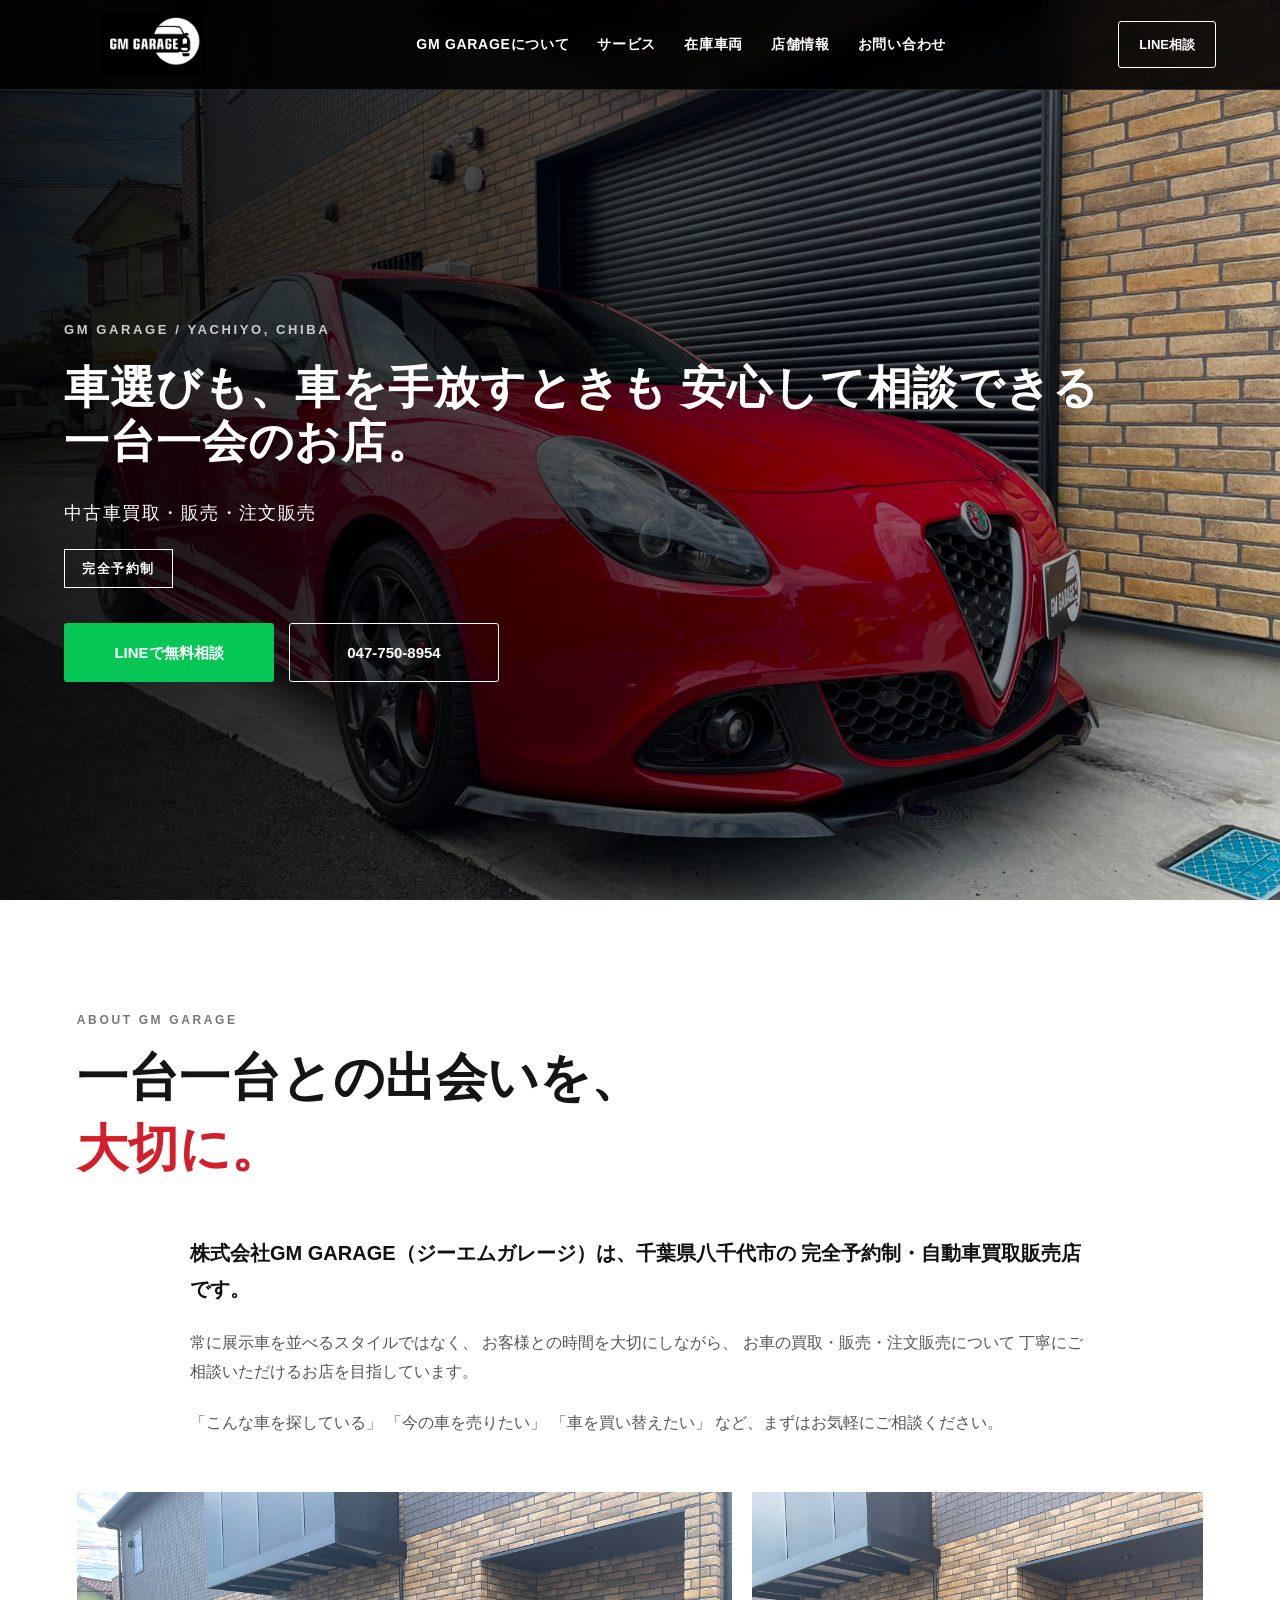
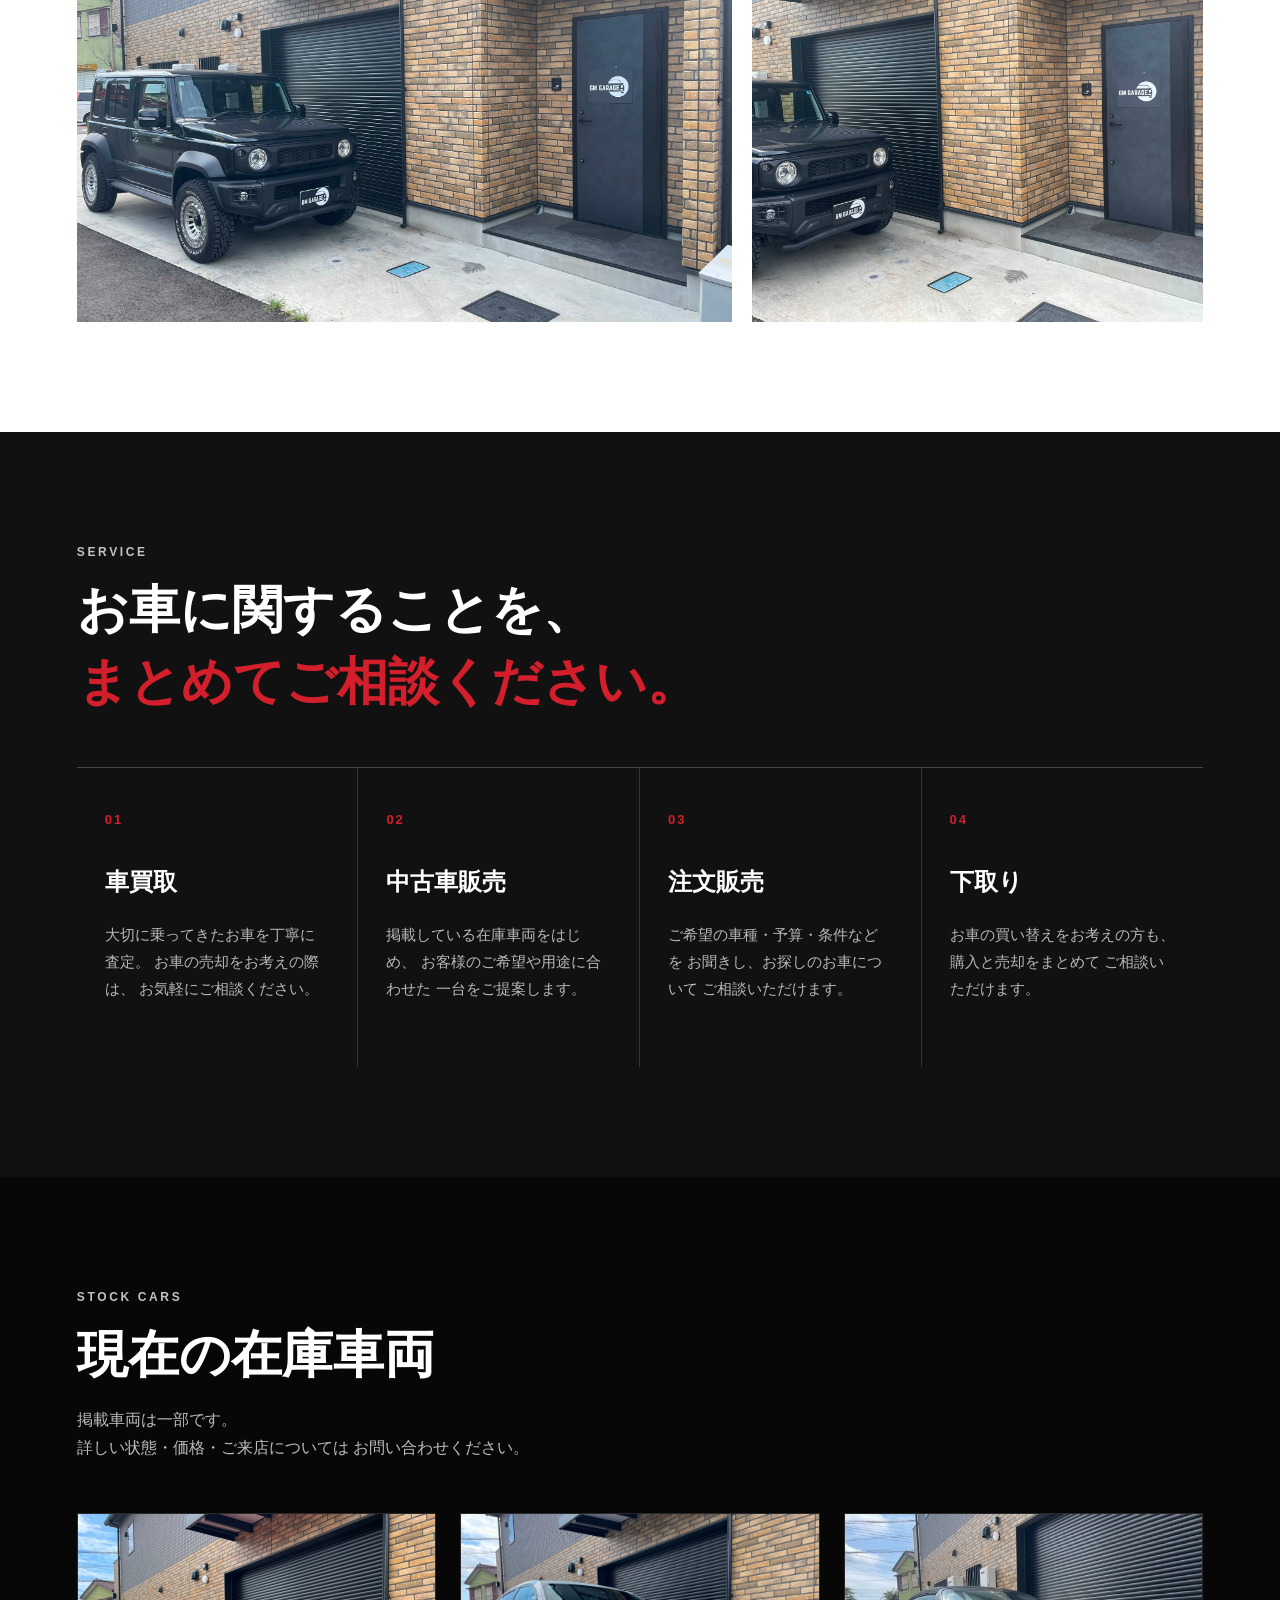
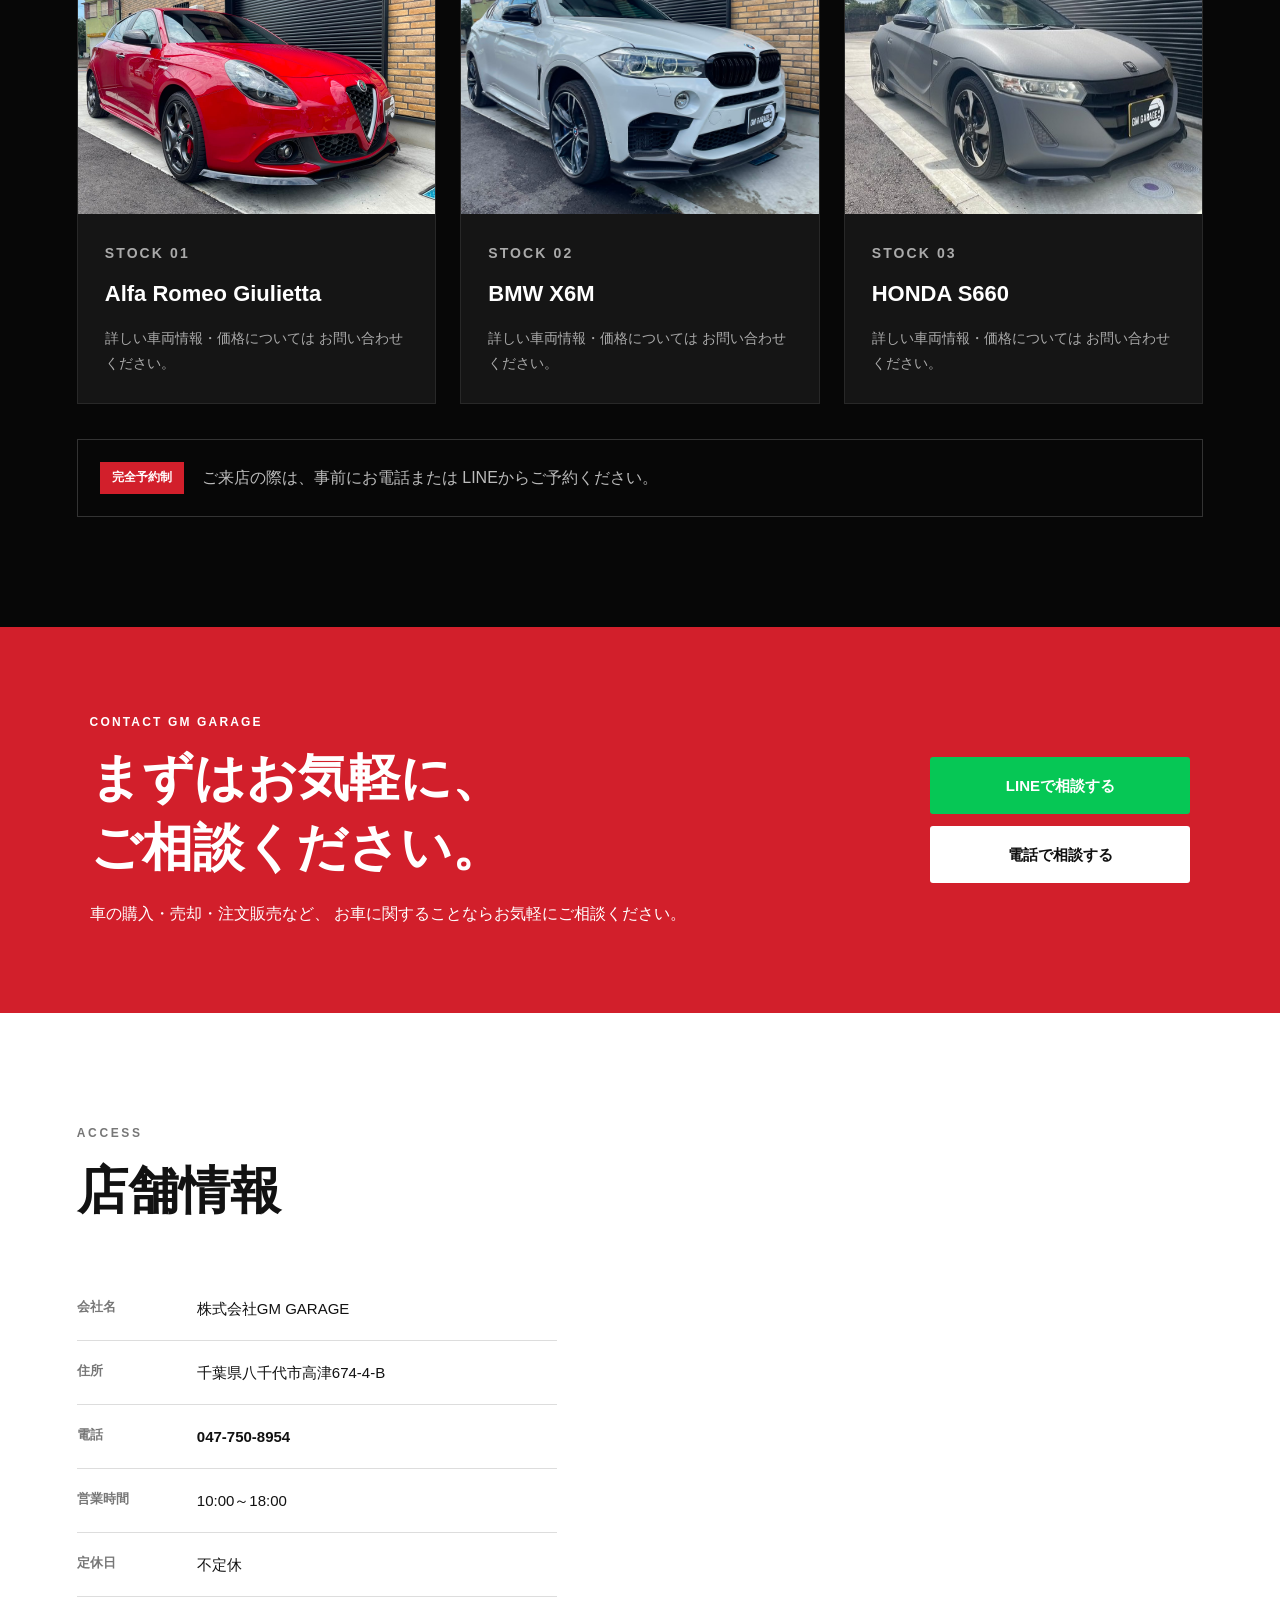
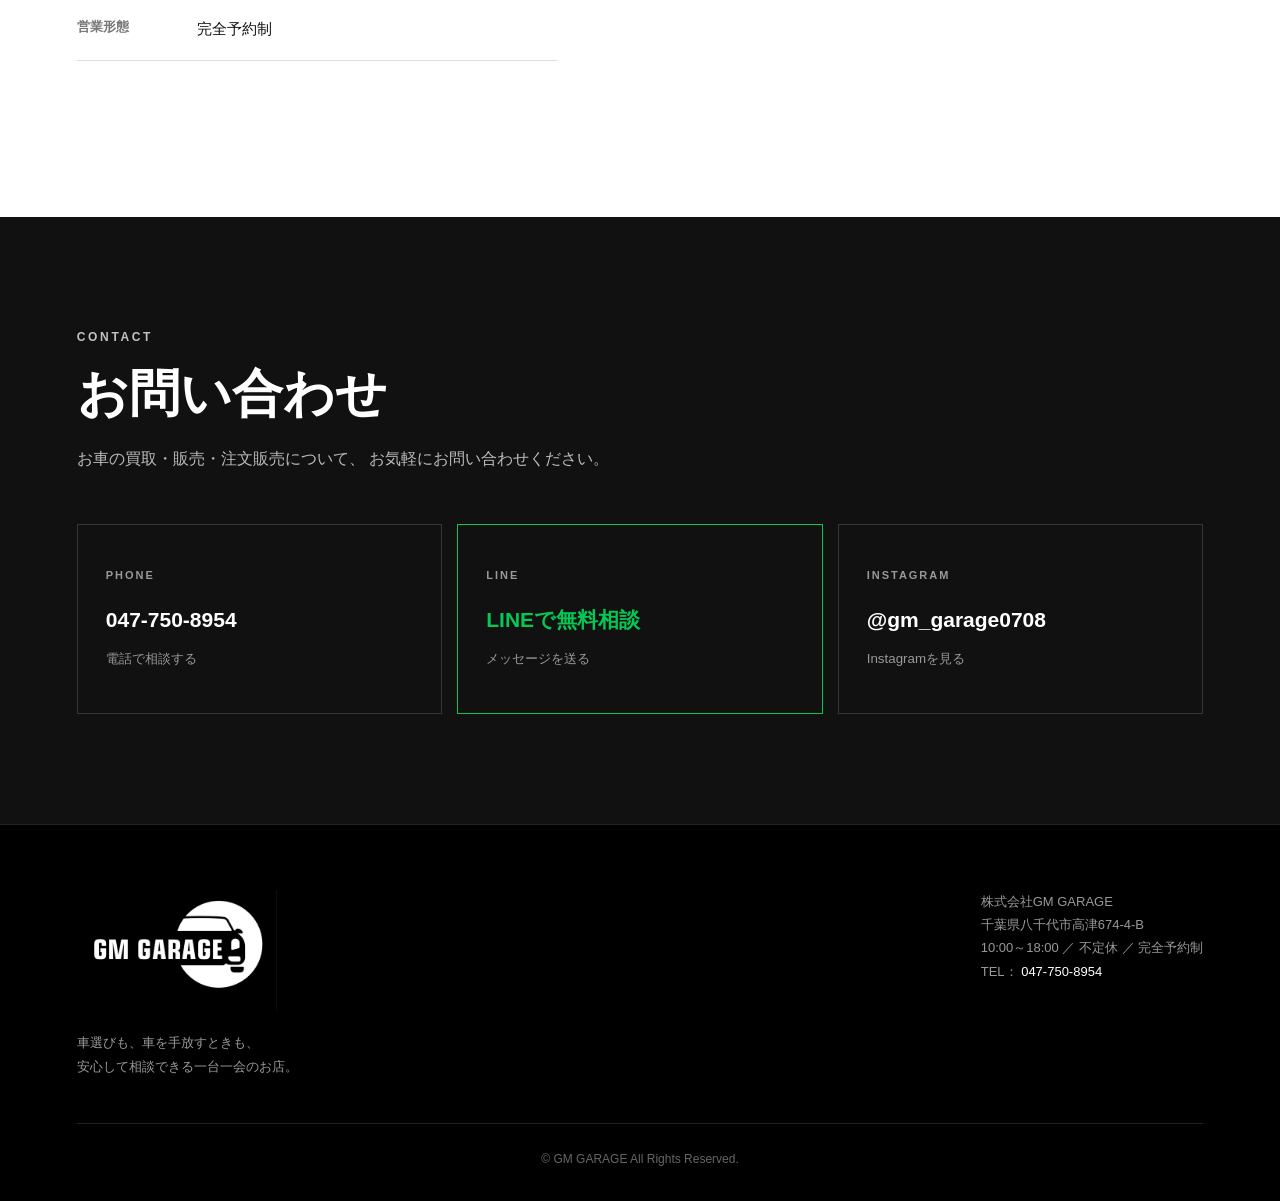
==== commit 427477b5: "Update index.html" ====
--- a/index.html
+++ b/index.html
@@ -4,11 +4,11 @@
   <meta charset="UTF-8">
   <meta name="viewport" content="width=device-width, initial-scale=1.0">
 
-  <title>株式会社GM GARAGE｜中古車買取・販売｜千葉県八千代市</title>
+  <title>株式会社GMGARAGE（ジーエムガレージ）｜車買取・中古車販売｜千葉県八千代市</title>
 
   <meta
     name="description"
-    content="株式会社GM GARAGEは千葉県八千代市の完全予約制・中古車買取販売店です。車選びから車の買取、注文販売までお気軽にご相談ください。"
+    content="株式会社GMGARAGE（ジーエムガレージ）は、千葉県八千代市の完全予約制の車買取・中古車販売店です。車の買取、中古車・注文販売など、お気軽にご相談ください。"
   >
 
   <link rel="stylesheet" href="style.css">
@@ -130,7 +130,7 @@
   <div class="about-text">
 
     <p class="lead">
-      株式会社GM GARAGEは、千葉県八千代市の
+      株式会社GM GARAGE（ジーエムガレージ）は、千葉県八千代市の
       完全予約制・自動車買取販売店です。
     </p>
 
@@ -303,10 +303,12 @@
 
       <div class="stock-image">
 
+        <a href="https://www.carsensor.net/usedcar/detail/AU7170806718/index.html" target="_blank">
         <img
-          src="images/giulietta.jfif"
-          alt="Alfa Romeo Giulietta"
+            src="images/giulietta.jfif"
+            alt="Alfa Romeo Giulietta"
         >
+    </a>
 
       </div>
 
@@ -317,7 +319,9 @@
         </p>
 
         <h3>
-          Alfa Romeo Giulietta
+           <a href="https://www.carsensor.net/usedcar/detail/AU7170806718/index.html" target="_blank">
+        Alfa Romeo Giulietta
+    </a>
         </h3>
 
         <p>
@@ -335,24 +339,29 @@
 
       <div class="stock-image">
 
-        <img
-          src="images/x6m.jfif"
-          alt="BMW X6M"
-        >
-
-      </div>
-
-      <div class="stock-info">
-
-        <p class="stock-number">
-          STOCK 02
-        </p>
-
-        <h3>
-          BMW X6M
-        </h3>
-
-        <p>
+         <a href="https://www.carsensor.net/usedcar/detail/AU7156723691/index.html?fed=detpccomb20170825002na" target="_blank">
+    <img
+      src="images/x6m.jfif"
+      alt="BMW X6M"
+    >
+  </a>
+
+
+  </div>
+
+  <div class="stock-info">
+
+    <p class="stock-number">
+      STOCK 02
+    </p>
+
+    <h3>
+      <a href="https://www.carsensor.net/usedcar/detail/AU7156723691/index.html?fed=detpccomb20170825002na" target="_blank">
+        BMW X6M
+      </a>
+    </h3>
+
+    <p>
           詳しい車両情報・価格については
           お問い合わせください。
         </p>
@@ -367,10 +376,12 @@
 
       <div class="stock-image">
 
+        <a href="https://www.carsensor.net/usedcar/detail/AU7315388740/index.html" target="_blank">
         <img
-          src="images/S660.jfif"
-          alt="ホンダ S660"
+            src="images/S660.jfif"
+            alt="ホンダ S660"
         >
+    </a>
 
       </div>
 
@@ -381,7 +392,9 @@
         </p>
 
         <h3>
-          HONDA S660
+          <a href="https://www.carsensor.net/usedcar/detail/AU7315388740/index.html" target="_blank">
+        HONDA S660
+    </a>
         </h3>
 
         <p>
@@ -730,4 +743,4 @@
 
 
 </body>
-</html>+</html>
--- a/style.css
+++ b/style.css
@@ -458,7 +458,11 @@
   height: 300px;
   overflow: hidden;
 }
-
+.stock-image a {
+  display: block;
+  width: 100%;
+  height: 100%;
+}
 .stock-image img {
   width: 100%;
   height: 100%;
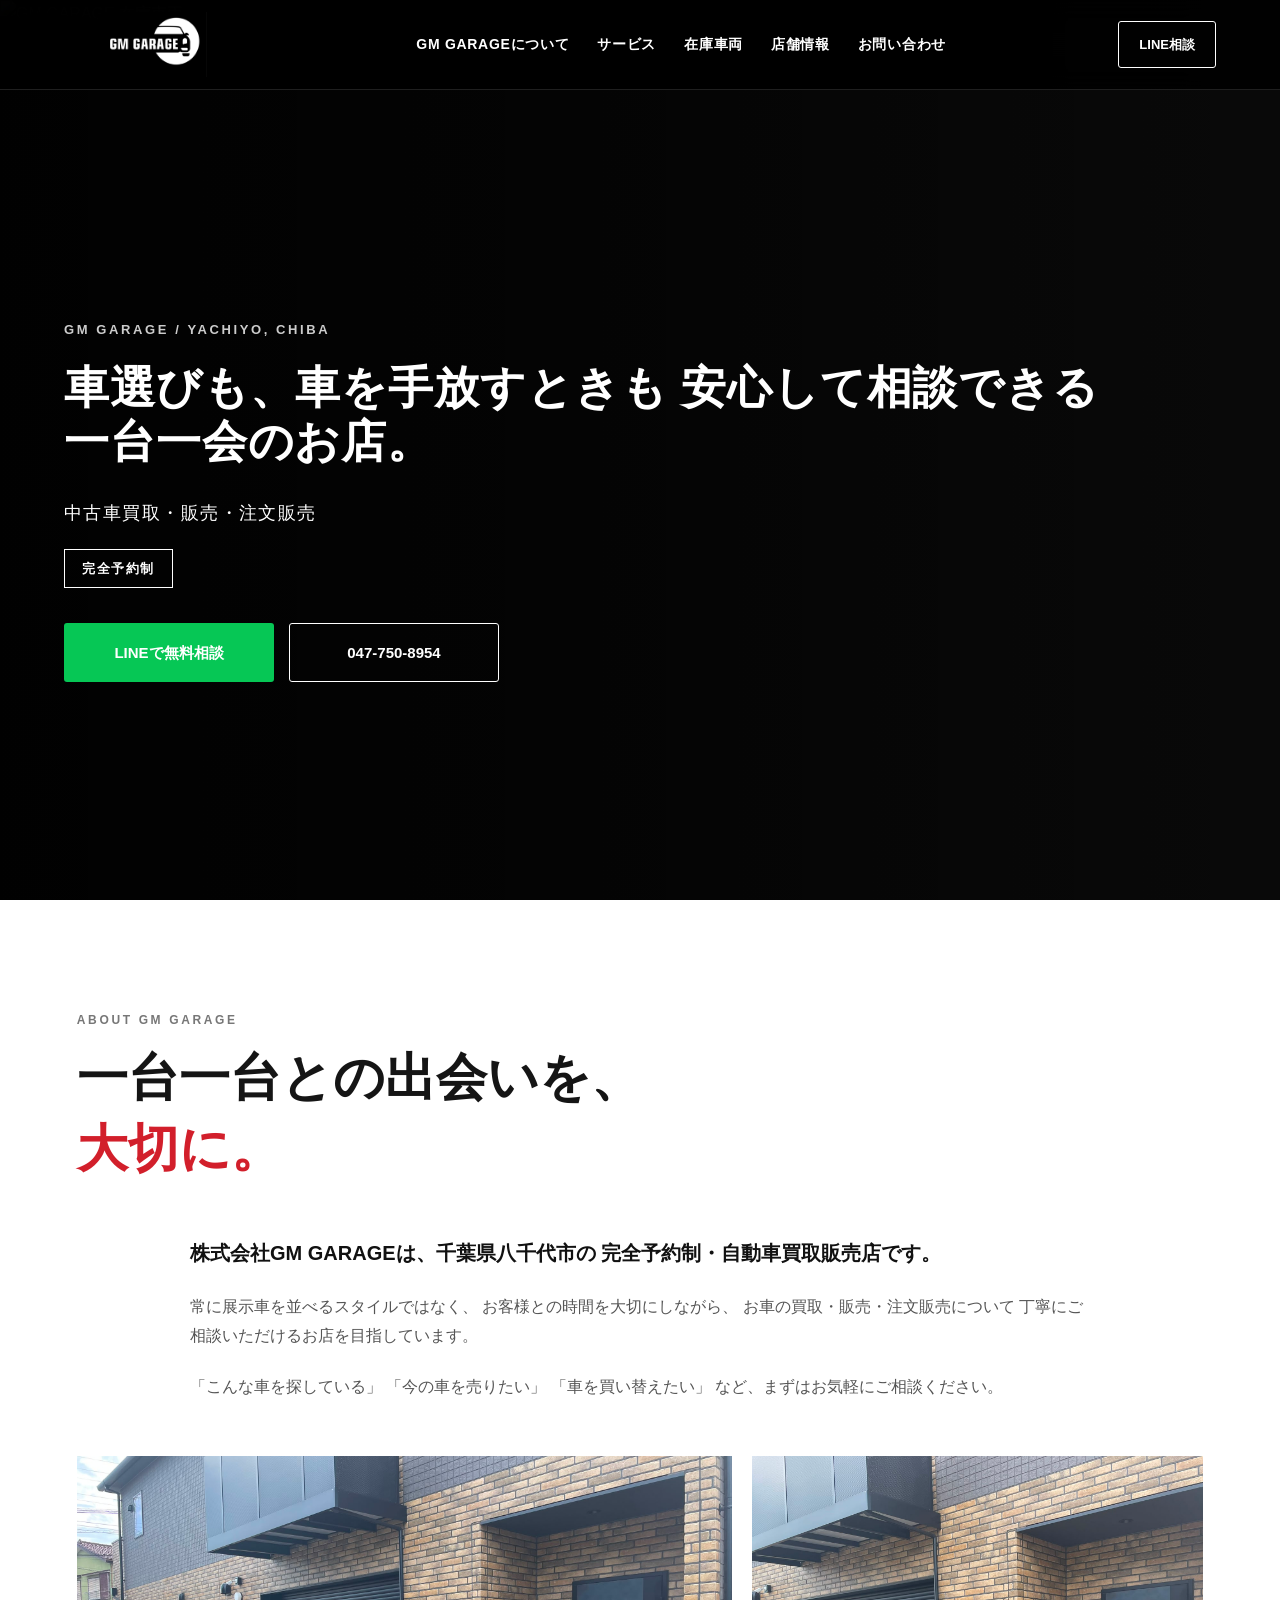
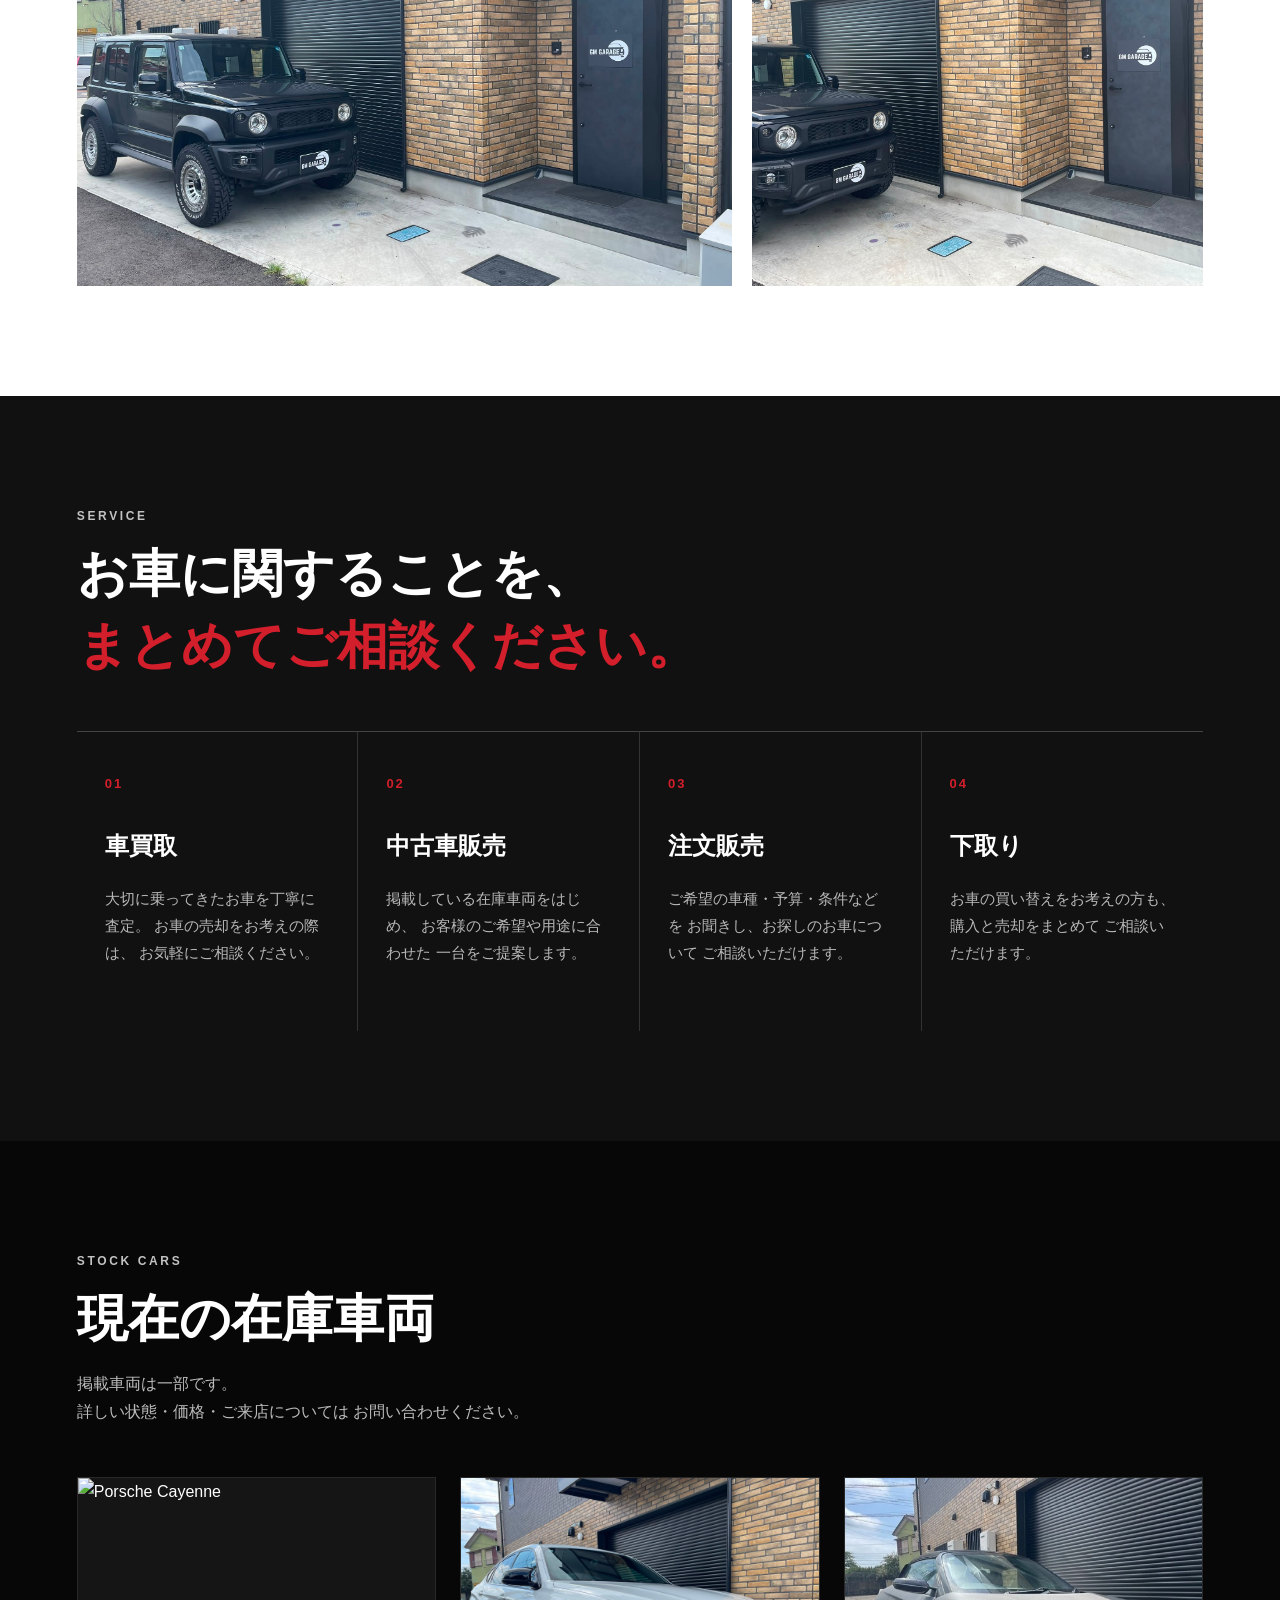
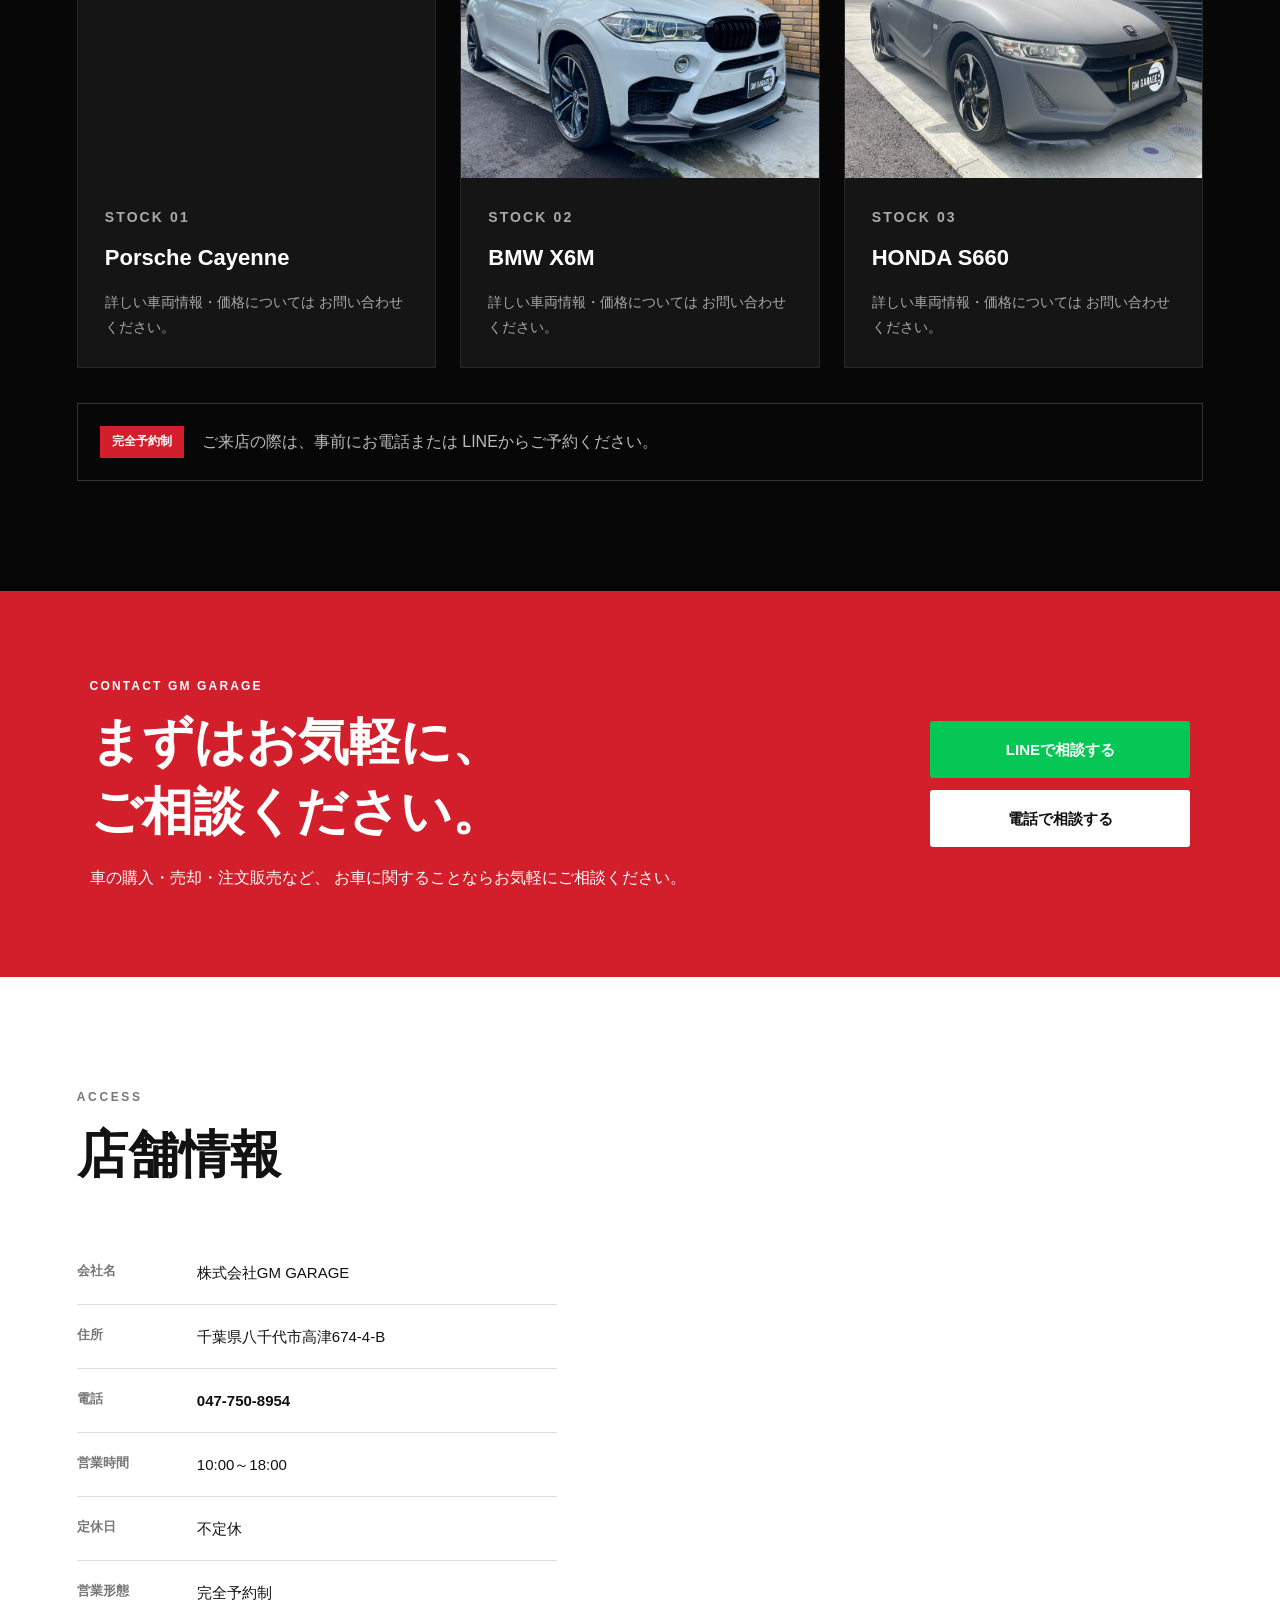
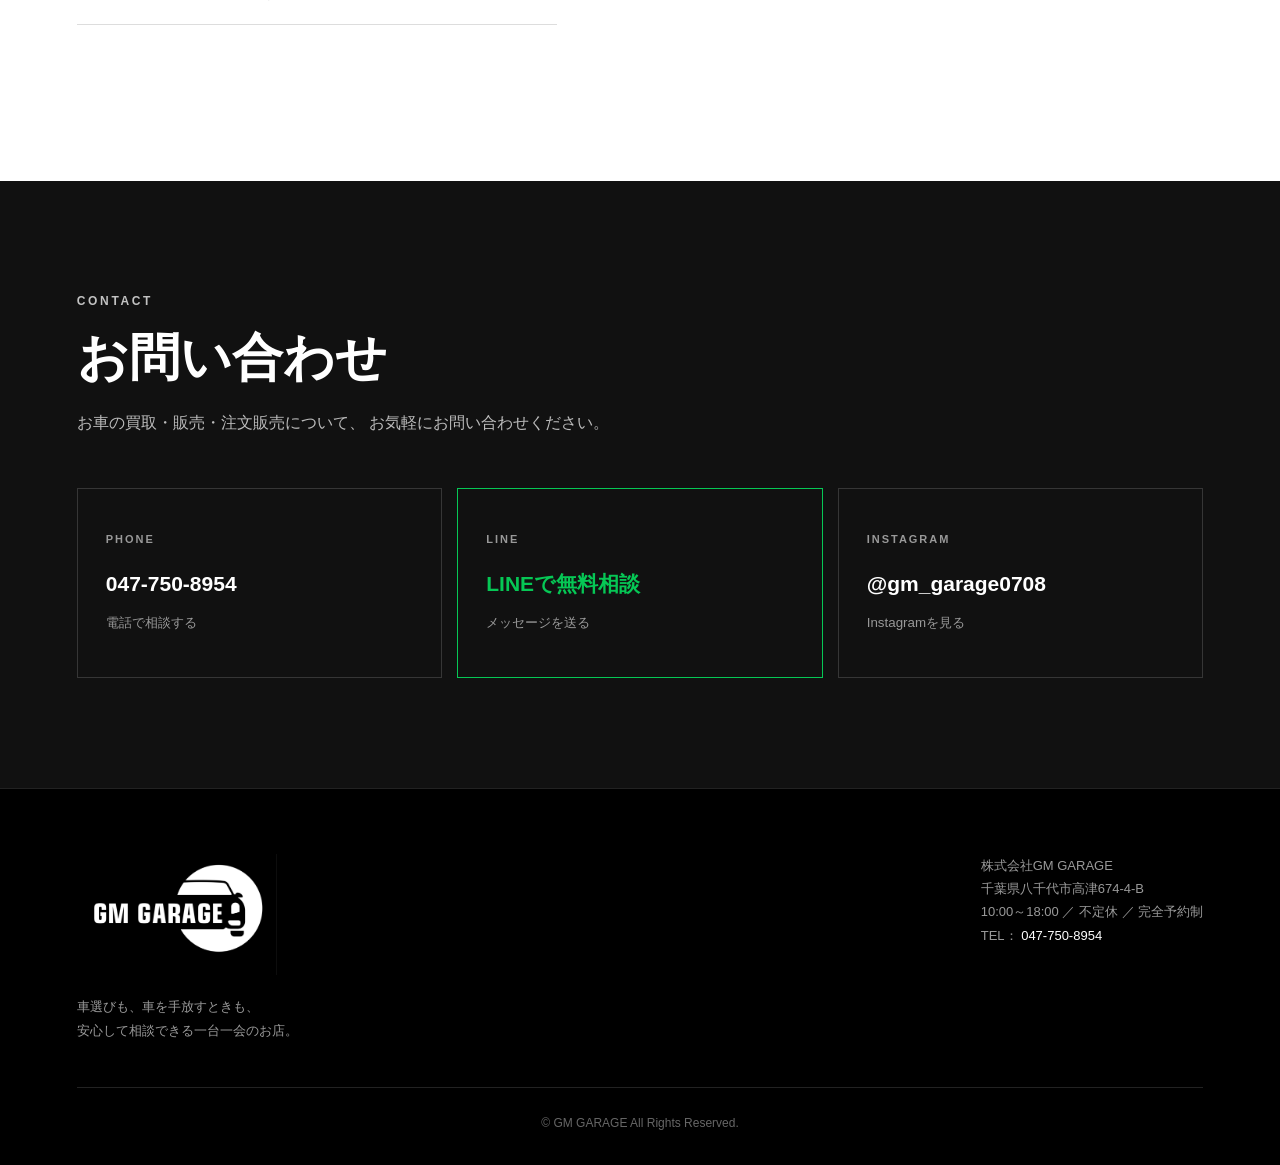
==== commit 25bcf06a: "Add files via upload" ====
--- a/index.html
+++ b/index.html
@@ -4,11 +4,11 @@
   <meta charset="UTF-8">
   <meta name="viewport" content="width=device-width, initial-scale=1.0">
 
-  <title>株式会社GMGARAGE（ジーエムガレージ）｜車買取・中古車販売｜千葉県八千代市</title>
+  <title>株式会社GM GARAGE｜中古車買取・販売｜千葉県八千代市</title>
 
   <meta
     name="description"
-    content="株式会社GMGARAGE（ジーエムガレージ）は、千葉県八千代市の完全予約制の車買取・中古車販売店です。車の買取、中古車・注文販売など、お気軽にご相談ください。"
+    content="株式会社GM GARAGEは千葉県八千代市の完全予約制・中古車買取販売店です。車選びから車の買取、注文販売までお気軽にご相談ください。"
   >
 
   <link rel="stylesheet" href="style.css">
@@ -59,7 +59,7 @@
 
   <div class="hero-background">
     <img
-      src="images/giulietta.jfif"
+      src="images/caien.jfif"
       alt="GM GARAGE 在庫車両"
     >
   </div>
@@ -130,7 +130,7 @@
   <div class="about-text">
 
     <p class="lead">
-      株式会社GM GARAGE（ジーエムガレージ）は、千葉県八千代市の
+      株式会社GM GARAGEは、千葉県八千代市の
       完全予約制・自動車買取販売店です。
     </p>
 
@@ -298,15 +298,15 @@
   <div class="stock-grid">
 
 
-    <!-- Giulietta -->
+    <!-- Porsche Cayenne -->
     <article class="stock-card">
 
       <div class="stock-image">
 
-        <a href="https://www.carsensor.net/usedcar/detail/AU7170806718/index.html" target="_blank">
+        <a href="https://www.carsensor.net/usedcar/detail/AU7350940299/index.html" target="_blank">
         <img
-            src="images/giulietta.jfif"
-            alt="Alfa Romeo Giulietta"
+            src="images/caien.jfif"
+            alt="Porsche Cayenne"
         >
     </a>
 
@@ -319,8 +319,8 @@
         </p>
 
         <h3>
-           <a href="https://www.carsensor.net/usedcar/detail/AU7170806718/index.html" target="_blank">
-        Alfa Romeo Giulietta
+           <a href="https://www.carsensor.net/usedcar/detail/AU7350940299/index.html" target="_blank">
+        Porsche Cayenne
     </a>
         </h3>
 
@@ -371,7 +371,7 @@
     </article>
 
 
-    <!-- Jimny -->
+    <!-- S660 -->
     <article class="stock-card">
 
       <div class="stock-image">
@@ -743,4 +743,4 @@
 
 
 </body>
-</html>
+</html>
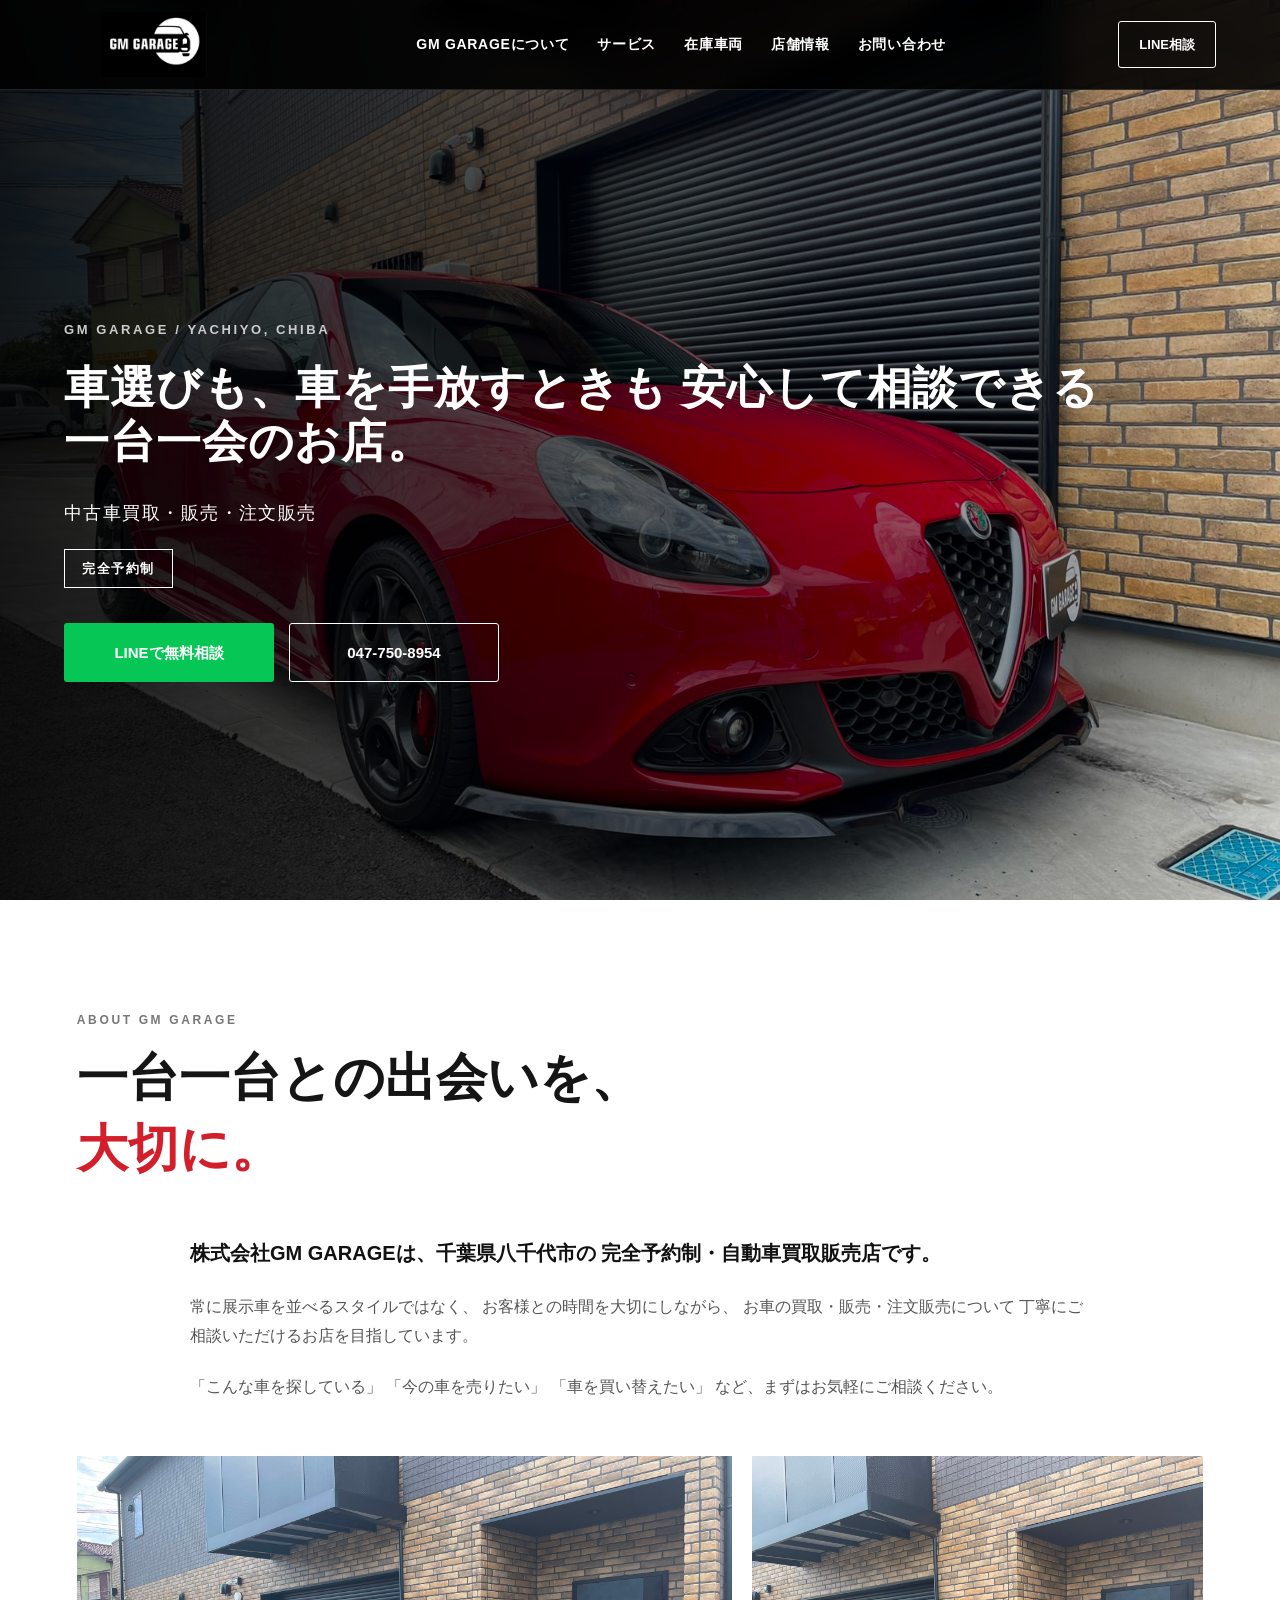
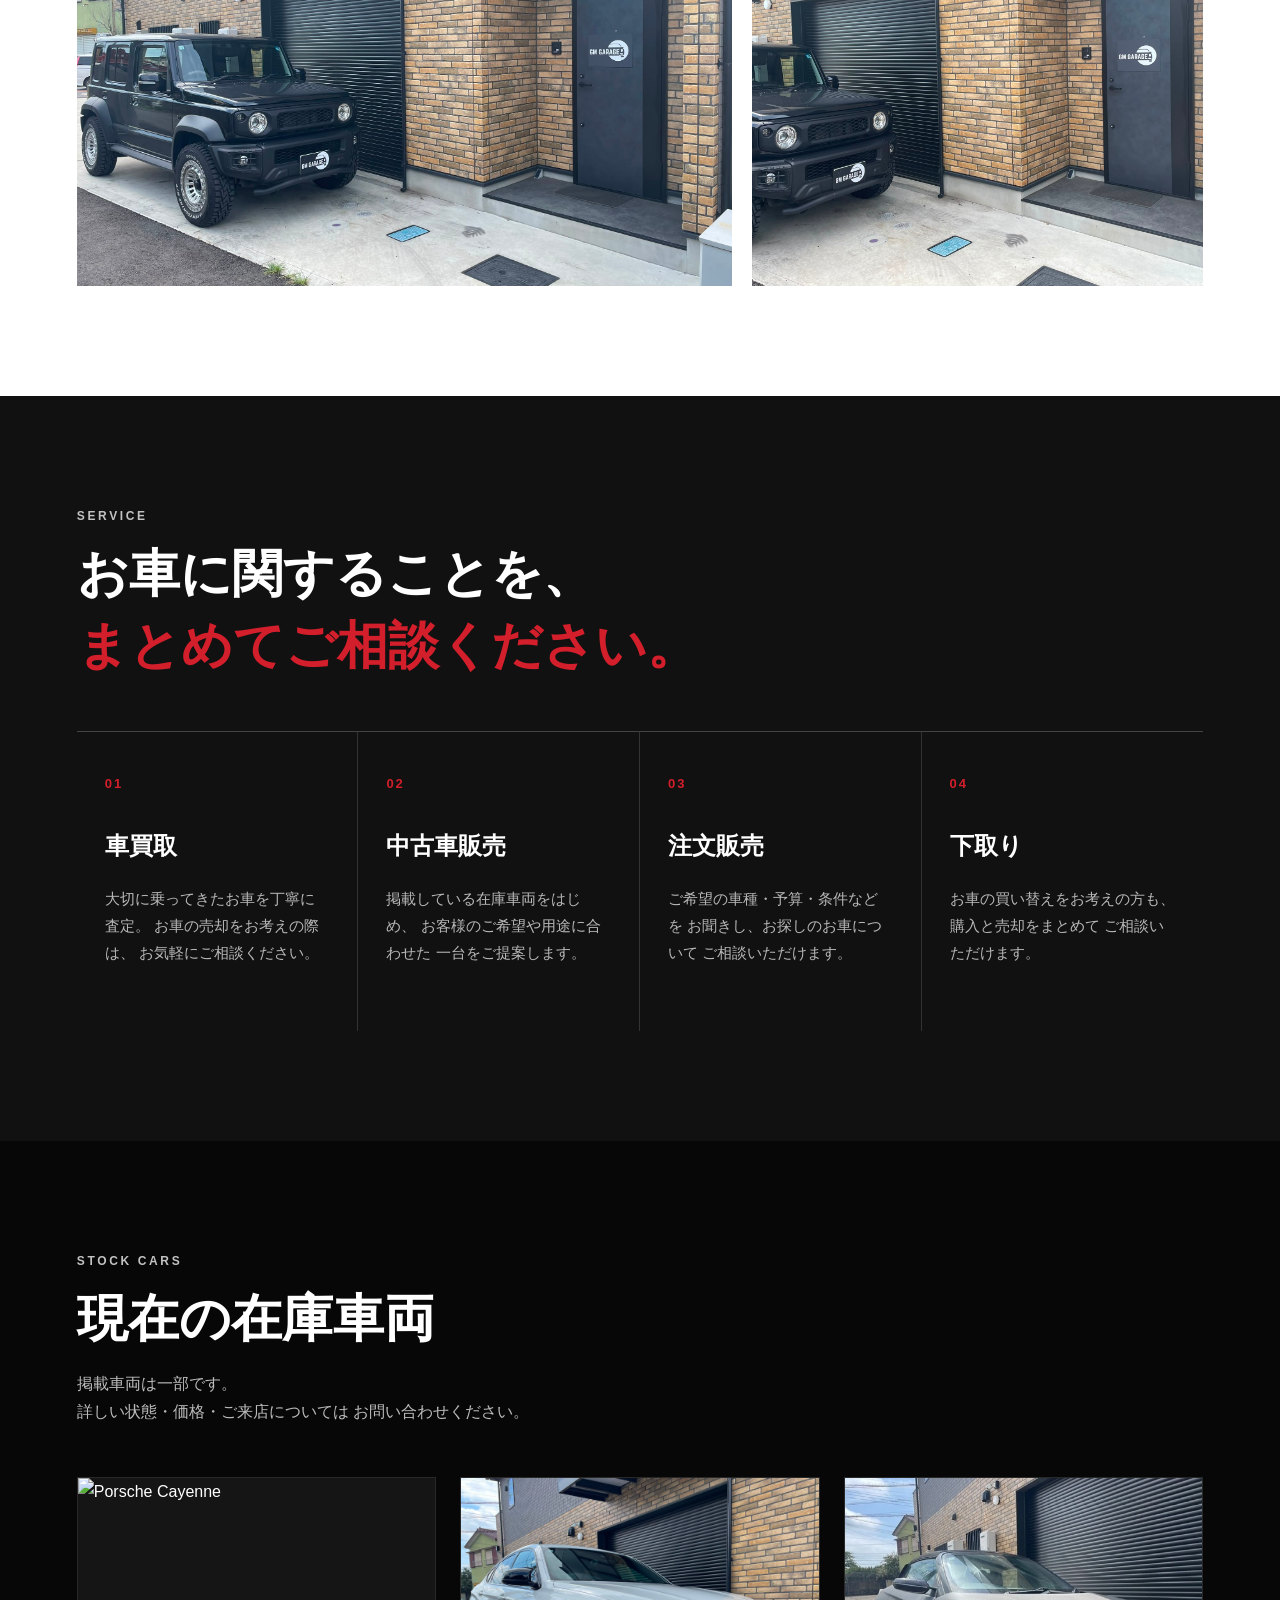
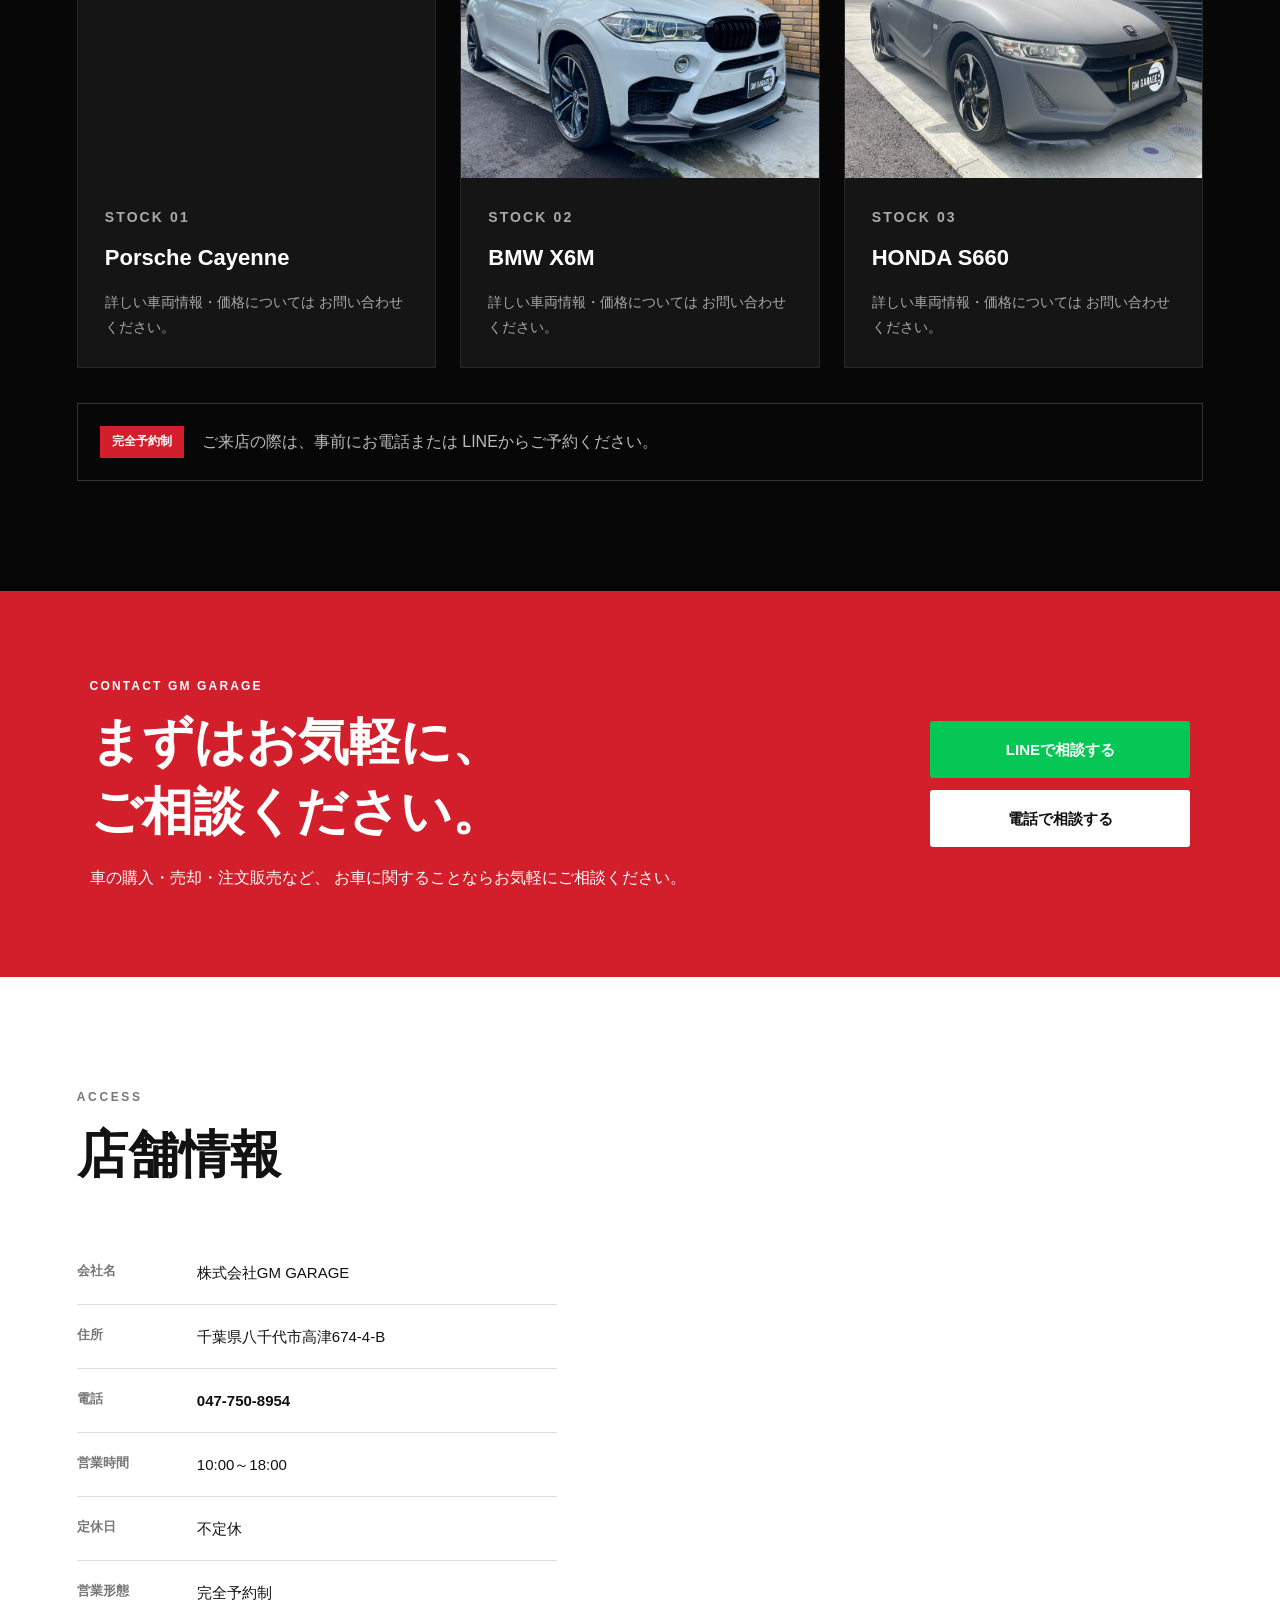
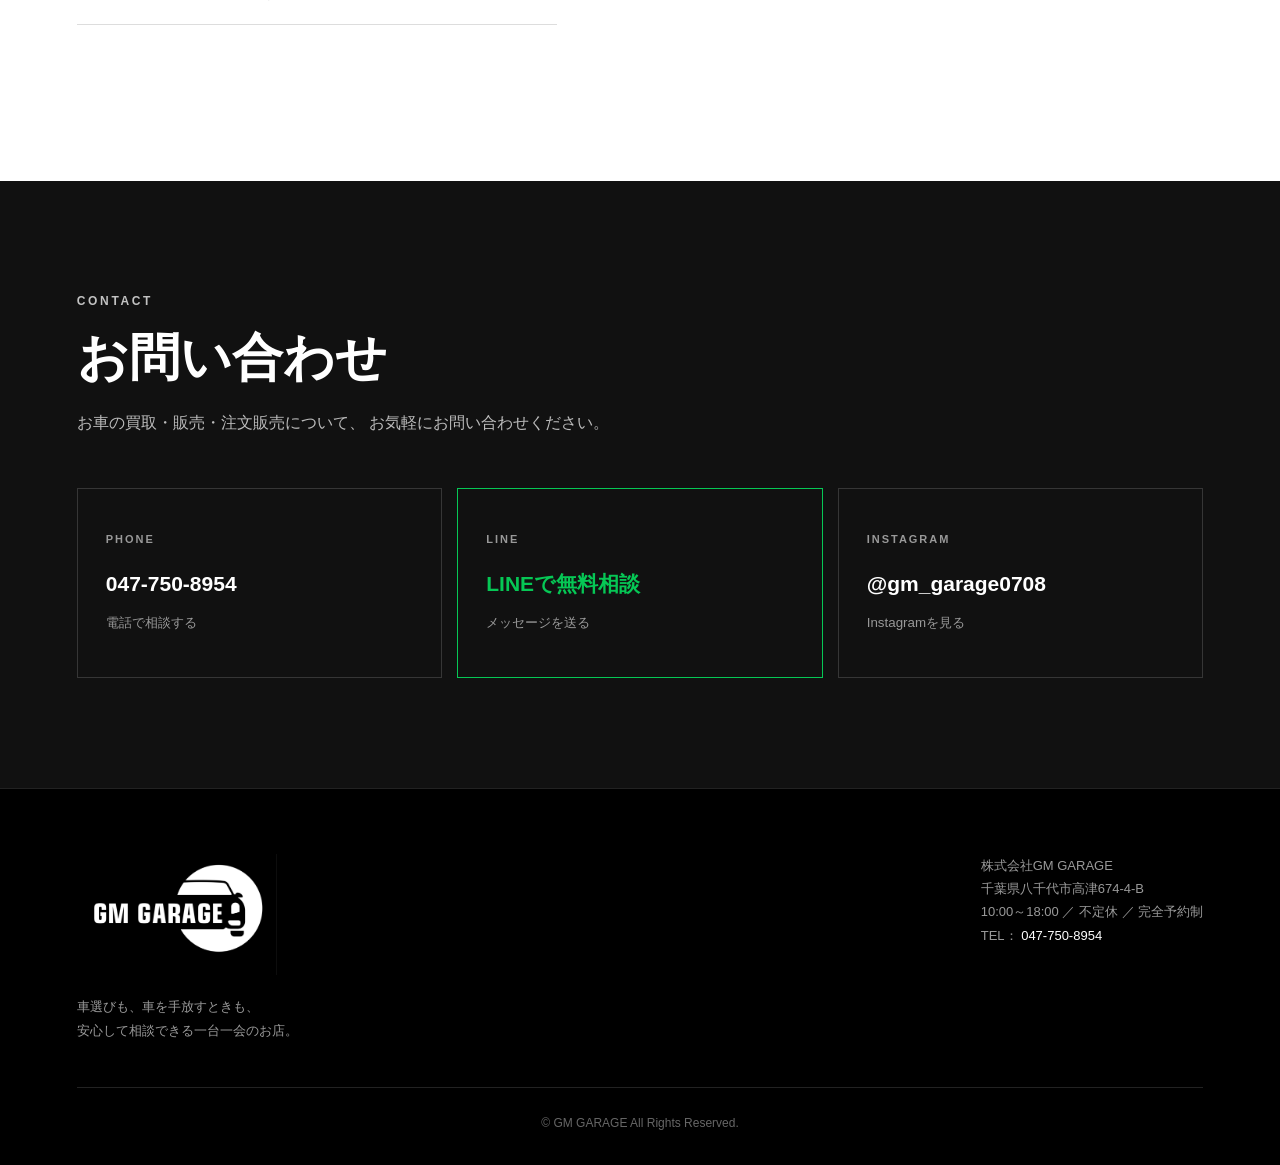
==== commit 77dd1a82: "Add files via upload" ====
--- a/index.html
+++ b/index.html
@@ -59,7 +59,7 @@
 
   <div class="hero-background">
     <img
-      src="images/caien.jfif"
+      src="images/giulietta.jfif"
       alt="GM GARAGE 在庫車両"
     >
   </div>
